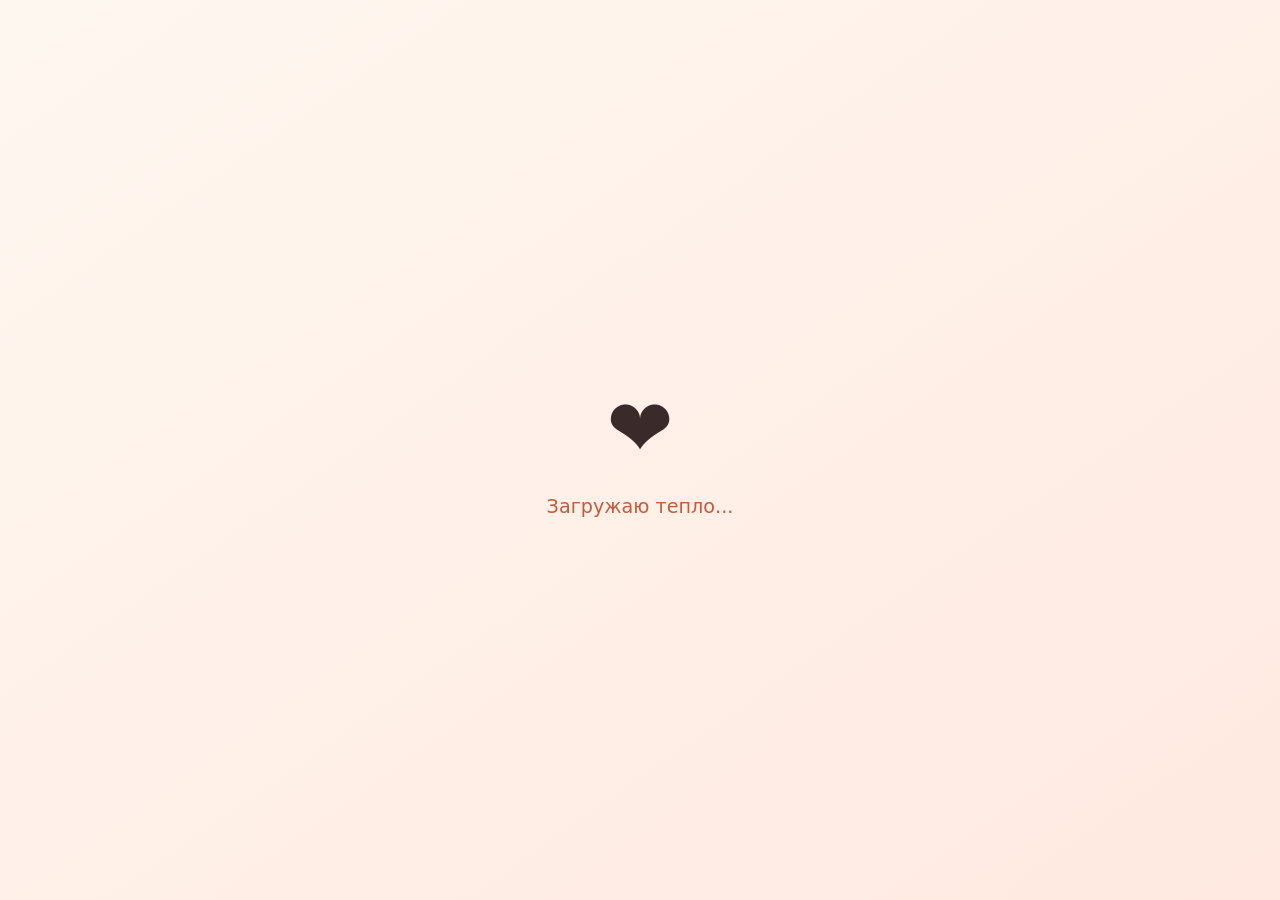
==== index.html @ dd04f840 "updstat check heart" ====
<!DOCTYPE html>
<html lang="ru">
<head>
    <meta charset="UTF-8">
    <meta name="viewport" content="width=device-width, initial-scale=1.0, viewport-fit=cover">
    <title>Для тебя</title>
    <link rel="stylesheet" href="style.css">
    <link rel="manifest" href="manifest.json">
    <meta name="theme-color" content="#f7c1b5">
</head>
<body>

<!-- Splash screen -->
<div id="splash" class="splash">
    <div class="splash-content">
        <div class="splash-heart">❤️</div>
        <p>Загружаю тепло...</p>
    </div>
</div>

<div class="container">
    <header>
        <h1>Ты не одна ❤️</h1>
        <p>Я всегда рядом, даже когда далеко, принцесса</p>
    </header>

    <nav class="tabs">
        <button class="tab-btn active" data-tab="words">Слова</button>
        <button class="tab-btn" data-tab="photos">Фото</button>
        <button class="tab-btn" data-tab="phrases">Фразы</button>
        <button class="tab-btn" data-tab="letter">Письмо</button>
        <button class="tab-btn" data-tab="game">Игра</button>
        <button class="tab-btn" data-tab="achievements">🏆 Достижения</button>
    </nav>

    <!-- Слова -->
    <div class="tab-content active" id="words">
        <div class="card">
            <p>Моя хорошая, я помню все твои эмоции в те дни. Ты прошла через боль, которую не пожелаешь никому. И ты выстояла. Твоя сила — в твоей нежности, запомни это.</p>
            <p>Твой брат всегда с тобой. В каждой твоей улыбке, в каждом воспоминании, в каждом шаге. Он живёт в твоём сердце — и это сердце такое большое, что хватит места и для радости, и для светлой грусти.</p>
            <p>Теперь я рядом. Каждый день. Могу обнять, когда захочешь. Но пусть это приложение останется местом, куда можно заглянуть в минуту тишины — и почувствовать, что ты не одна. Никогда.</p>
            <p>Я люблю тебя, моя маленькая девочка. Ты справляешься так, что я горжусь каждым твоим днём.</p>
        </div>
    </div>

    <!-- Фото -->
    <div class="tab-content" id="photos">
        <div class="gallery" id="galleryContainer"></div>
    </div>

    <!-- Фразы -->
    <div class="tab-content" id="phrases">
        <div class="phrase-card-random">
            <div class="phrase-image">
                <img id="randomPhraseImage" src="" alt="Фото">
            </div>
            <div class="phrase-text" id="randomPhraseText">
                Здесь будет фраза
            </div>
            <button id="nextPhraseBtn" class="next-phrase-btn">💫 Другая фраза</button>
        </div>
    </div>

    <!-- Письмо -->
    <div class="tab-content" id="letter">
        <div class="card letter">
            <p>Моя родная,</p>
            <p>Мне очень грустно, что я не могу быть всегда рядом с тобой физически, что не могу каждый день просыпаться рядом с тобой и засыпать. Но я обещал: это приложение будет держать тебя за руку в самые тёмные минуты. Теперь ты вернулась, и я могу обнимать тебя каждый день. Но я оставляю эти слова здесь — навсегда.</p>
            <p>Твой брат — герой. А ты — его продолжение. Он смотрит на тебя и видит, как ты живёшь, как улыбаешься, как помнишь. И это самое лучшее, что ты можешь для него сделать.</p>
            <p>Мы теперь вместе. Я могу обнять тебя, когда грустно, могу разделить с тобой тишину или смех. Но если вдруг ночью или днём тебе захочется услышать что-то тёплое — открой это приложение. Здесь всё ещё я. Здесь всё ещё моя любовь к тебе.</p>
            <p>Нажимай «Другая фраза» — пусть поддержка приходит неожиданно, как мои мысли о тебе. Ты — моё всё.</p>
            <p>Твой навсегда. Спасибо, что ты у меня есть. ❤️</p>
        </div>
    </div>

    <!-- Игра -->
    <div class="tab-content" id="game">
        <div class="game-container">
            <h2>Собери сердечки, роднуля моя ❤️</h2>
            <p>Кликай на сердечко с короной 👑❤️</p>
            <div class="game-field" id="gameField"></div>
            <button id="resetGameBtn" class="next-phrase-btn">🔄 Начать заново</button>
        </div>
    </div>

    <!-- Достижения -->
    <div class="tab-content" id="achievements">
        <div class="achievements-container" id="achievementsList">
            <!-- Сюда будут динамически подгружаться достижения -->
        </div>
    </div>
</div>

<!-- Firebase SDK (совместимая версия для обычных скриптов) -->
<script src="https://www.gstatic.com/firebasejs/10.8.0/firebase-app-compat.js"></script>
<script src="https://www.gstatic.com/firebasejs/10.8.0/firebase-database-compat.js"></script>
<script src="script.js"></script>
</body>
</html>
---- style.css ----
* {
    margin: 0;
    padding: 0;
    box-sizing: border-box;
}

body {
    font-family: system-ui, -apple-system, 'Segoe UI', Roboto, 'Helvetica Neue', sans-serif;
    background-image: url('image/background.jpg');
    background-size: cover;
    background-position: center center;
    background-attachment: fixed;
    background-repeat: no-repeat;
    color: #3b2a2a;
    padding: 20px;
    min-height: 100vh;
    position: relative;
}

/* Лёгкое затемнение */
body::before {
    content: '';
    position: fixed;
    top: 0;
    left: 0;
    width: 100%;
    height: 100%;
    background: rgba(0, 0, 0, 0.2);
    pointer-events: none;
    z-index: 0;
}

.container {
    max-width: 600px;
    margin: 0 auto;
    background: rgba(255, 255, 255, 0.88);
    backdrop-filter: blur(6px);
    border-radius: 48px;
    padding: 24px 20px 40px;
    box-shadow: 0 20px 40px rgba(0,0,0,0.1);
    position: relative;
    z-index: 1;
}

header {
    text-align: center;
    margin-bottom: 24px;
}

h1 {
    font-size: 2rem;
    color: #c45b3c;
    font-weight: 600;
    letter-spacing: -0.3px;
}

header p {
    color: #7a5a5a;
    margin-top: 8px;
    font-size: 1rem;
}

.tabs {
    display: flex;
    flex-wrap: wrap;
    gap: 8px;
    margin-bottom: 28px;
    justify-content: center;
}

.tab-btn {
    background: #fce4da;
    border: none;
    padding: 10px 20px;
    border-radius: 40px;
    font-size: 1rem;
    font-weight: 500;
    color: #7a4a3a;
    cursor: pointer;
    transition: all 0.2s;
}

.tab-btn.active {
    background: #c45b3c;
    color: white;
    box-shadow: 0 4px 8px rgba(196,91,60,0.3);
}

.tab-content {
    display: none;
    animation: fade 0.3s ease;
}

.tab-content.active {
    display: block;
}

@keyframes fade {
    from { opacity: 0; transform: translateY(8px); }
    to { opacity: 1; transform: translateY(0); }
}

.card {
    background: white;
    border-radius: 32px;
    padding: 24px;
    box-shadow: 0 8px 20px rgba(0,0,0,0.05);
    font-size: 1.1rem;
    line-height: 1.5;
}

.card p {
    margin-bottom: 16px;
}

.gallery {
    display: grid;
    grid-template-columns: repeat(auto-fill, minmax(150px, 1fr));
    gap: 16px;
}

.gallery img {
    width: 100%;
    height: 180px;
    object-fit: cover;
    border-radius: 24px;
    box-shadow: 0 4px 12px rgba(0,0,0,0.1);
    transition: transform 0.2s;
}

.gallery img:hover {
    transform: scale(1.02);
}

.phrase-card-random {
    background: white;
    border-radius: 40px;
    overflow: hidden;
    box-shadow: 0 8px 24px rgba(0,0,0,0.1);
    text-align: center;
}

.phrase-image {
    width: 100%;
    height: 260px;
    overflow: hidden;
}

.phrase-image img {
    width: 100%;
    height: 100%;
    object-fit: cover;
    transition: transform 0.3s;
}

.phrase-text {
    padding: 28px 20px;
    font-size: 1.3rem;
    line-height: 1.4;
    font-weight: 500;
    color: #3b2a2a;
    background: #fffaf5;
}

.next-phrase-btn {
    background: #c45b3c;
    border: none;
    color: white;
    font-size: 1rem;
    padding: 12px 24px;
    border-radius: 60px;
    margin: 0 20px 24px 20px;
    cursor: pointer;
    font-weight: 600;
    transition: transform 0.1s, background 0.2s;
    width: calc(100% - 40px);
}

.next-phrase-btn:active {
    transform: scale(0.97);
    background: #a54428;
}

.letter {
    background: #fff8f0;
    font-style: normal;
    border-radius: 40px;
}

@media (max-width: 480px) {
    body {
        padding: 12px;
    }
    .container {
        padding: 20px 16px 32px;
    }
    .tab-btn {
        padding: 8px 16px;
        font-size: 0.9rem;
    }
    .phrase-text {
        font-size: 1.1rem;
        padding: 24px 16px;
    }
}

/* Игровое поле */
.game-field {
    display: grid;
    grid-template-columns: repeat(4, 1fr);
    gap: 20px;
    justify-items: center;
    align-items: center;
    background: #fff5f0;
    border-radius: 30px;
    padding: 20px;
    min-height: 400px;
    border: 2px dashed #f7c1b5;
    margin-bottom: 20px;
}

.heart {
    font-size: 3rem;
    cursor: pointer;
    transition: transform 0.1s ease, opacity 0.2s ease;
    user-select: none;
    animation: float 0.3s ease-out;
    filter: drop-shadow(2px 4px 6px rgba(0,0,0,0.2));
}

.heart:hover {
    transform: scale(1.1);
}

@keyframes float {
    0% {
        transform: scale(0);
        opacity: 0;
    }
    80% {
        transform: scale(1.2);
    }
    100% {
        transform: scale(1);
        opacity: 1;
    }
}

.game-stats {
    background: #fff0e8;
    border-radius: 30px;
    padding: 15px 20px;
    margin-bottom: 20px;
    box-shadow: 0 4px 10px rgba(0,0,0,0.05);
}

.score-row {
    display: flex;
    justify-content: space-between;
    font-size: 1.2rem;
    font-weight: bold;
    color: #c45b3c;
    margin-bottom: 15px;
}

.progress-container {
    margin-top: 10px;
}

.progress-label {
    font-size: 0.9rem;
    color: #e08a6c;
    margin-bottom: 8px;
}

.progress-bar {
    background-color: #f7d9cf;
    border-radius: 20px;
    height: 12px;
    overflow: hidden;
    margin-bottom: 8px;
}

.progress-fill {
    width: 0%;
    height: 100%;
    background: linear-gradient(90deg, #ff9a6e, #c45b3c);
    border-radius: 20px;
    transition: width 0.3s ease;
}

.progress-remaining {
    font-size: 0.85rem;
    color: #c45b3c;
    text-align: right;
}

/* Эффекты */
.burst {
    position: fixed;
    pointer-events: none;
    z-index: 1000;
}

.spark {
    position: absolute;
    font-size: 1rem;
    animation: flyAway 0.5s ease-out forwards;
}

@keyframes flyAway {
    0% {
        transform: translate(0, 0) scale(1);
        opacity: 1;
    }
    100% {
        transform: translate(var(--tx), var(--ty)) scale(0);
        opacity: 0;
    }
}

.heart.special {
    animation: pulse 0.8s infinite;
    filter: drop-shadow(0 0 6px gold);
}

@keyframes pulse {
    0% { transform: scale(1); }
    50% { transform: scale(1.15); text-shadow: 0 0 5px orange; }
    100% { transform: scale(1); }
}

/* Анимация тряски */
@keyframes shake {
    0% { transform: translateX(0); }
    25% { transform: translateX(-5px); }
    75% { transform: translateX(5px); }
    100% { transform: translateX(0); }
}

.wrong-feedback {
    position: fixed;
    font-size: 1.2rem;
    font-weight: bold;
    color: #d9534f;
    background: rgba(255,255,255,0.9);
    padding: 4px 12px;
    border-radius: 30px;
    box-shadow: 0 2px 8px rgba(0,0,0,0.2);
    pointer-events: none;
    z-index: 2000;
    white-space: nowrap;
    animation: fadeUp 0.8s ease-out forwards;
    transform: translateX(-50%);
}

@keyframes fadeUp {
    0% {
        opacity: 1;
        transform: translate(-50%, 0);
    }
    100% {
        opacity: 0;
        transform: translate(-50%, -30px);
    }
}

/* Splash screen */
.splash {
    position: fixed;
    top: 0;
    left: 0;
    width: 100%;
    height: 100%;
    background: linear-gradient(145deg, #fef7f0 0%, #ffe9e0 100%);
    display: flex;
    align-items: center;
    justify-content: center;
    z-index: 10000;
    transition: opacity 0.5s ease;
}

.splash-content {
    text-align: center;
    animation: pulseSplash 1.2s infinite;
}

.splash-heart {
    font-size: 5rem;
    animation: bounceHeart 0.6s infinite alternate;
}

.splash-content p {
    margin-top: 20px;
    font-size: 1.2rem;
    color: #c45b3c;
    font-weight: 500;
}

@keyframes pulseSplash {
    0% { transform: scale(1); opacity: 0.8; }
    100% { transform: scale(1.05); opacity: 1; }
}

@keyframes bounceHeart {
    from { transform: translateY(0); }
    to { transform: translateY(-15px); }
}

/* Достижения */
.achievements-container {
    display: flex;
    flex-direction: column;
    gap: 15px;
}

.achievement-card {
    background: white;
    border-radius: 28px;
    padding: 16px 20px;
    display: flex;
    align-items: center;
    gap: 18px;
    box-shadow: 0 4px 12px rgba(0,0,0,0.05);
    transition: all 0.2s;
}

.achievement-card.locked {
    opacity: 0.6;
    filter: grayscale(0.3);
}

.achievement-icon {
    font-size: 2.5rem;
    min-width: 60px;
    text-align: center;
}

.achievement-info {
    flex: 1;
}

.achievement-title {
    font-weight: bold;
    font-size: 1.1rem;
    color: #c45b3c;
}

.achievement-desc {
    font-size: 0.85rem;
    color: #7a5a5a;
    margin-top: 4px;
}

.achievement-progress {
    font-size: 0.85rem;
    font-weight: bold;
    color: #c45b3c;
    min-width: 70px;
    text-align: right;
}

.music-player {
    position: fixed;
    bottom: 30px;
    right: 20px;
    display: flex;
    gap: 10px;
    align-items: center;
    background: #c45b3c;          /* сплошной цвет вместо rgba */
    padding: 8px 16px;
    border-radius: 60px;
    box-shadow: 0 4px 15px rgba(0,0,0,0.3);
    z-index: 9999;                /* чтобы точно было поверх всего */
    border: 1px solid rgba(255,255,255,0.3);
    bottom: max(30px, env(safe-area-inset-bottom));
    right: max(20px, env(safe-area-inset-right));
}

.music-toggle {
    background: transparent;
    border: none;
    width: 44px;
    height: 44px;
    font-size: 1.8rem;
    cursor: pointer;
    border-radius: 50%;
    transition: transform 0.1s;
    color: white;
    display: flex;
    align-items: center;
    justify-content: center;
    touch-action: manipulation;    /* для телефона */
}

.track-btn {
    background: rgba(255,255,255,0.25);
    border: none;
    width: 40px;
    height: 40px;
    font-size: 1.4rem;
    font-weight: bold;
    border-radius: 50%;
    cursor: pointer;
    transition: background 0.2s;
    color: white;
    display: flex;
    align-items: center;
    justify-content: center;
    touch-action: manipulation;
}

.track-indicator {
    background: rgba(0,0,0,0.6);
    border-radius: 30px;
    padding: 6px 12px;
    font-size: 0.9rem;
    font-weight: bold;
    color: white;
    min-width: 55px;
    text-align: center;
    font-family: monospace;
}

@media (max-width: 600px) {
    .music-player {
        bottom: 20px;
        right: 15px;
        padding: 6px 12px;
        gap: 8px;
    }
    .music-toggle {
        width: 48px;
        height: 48px;
        font-size: 1.8rem;
    }
    .track-btn {
        width: 44px;
        height: 44px;
        font-size: 1.5rem;
    }
    .track-indicator {
        font-size: 0.8rem;
        padding: 4px 10px;
        min-width: 50px;
    }
}
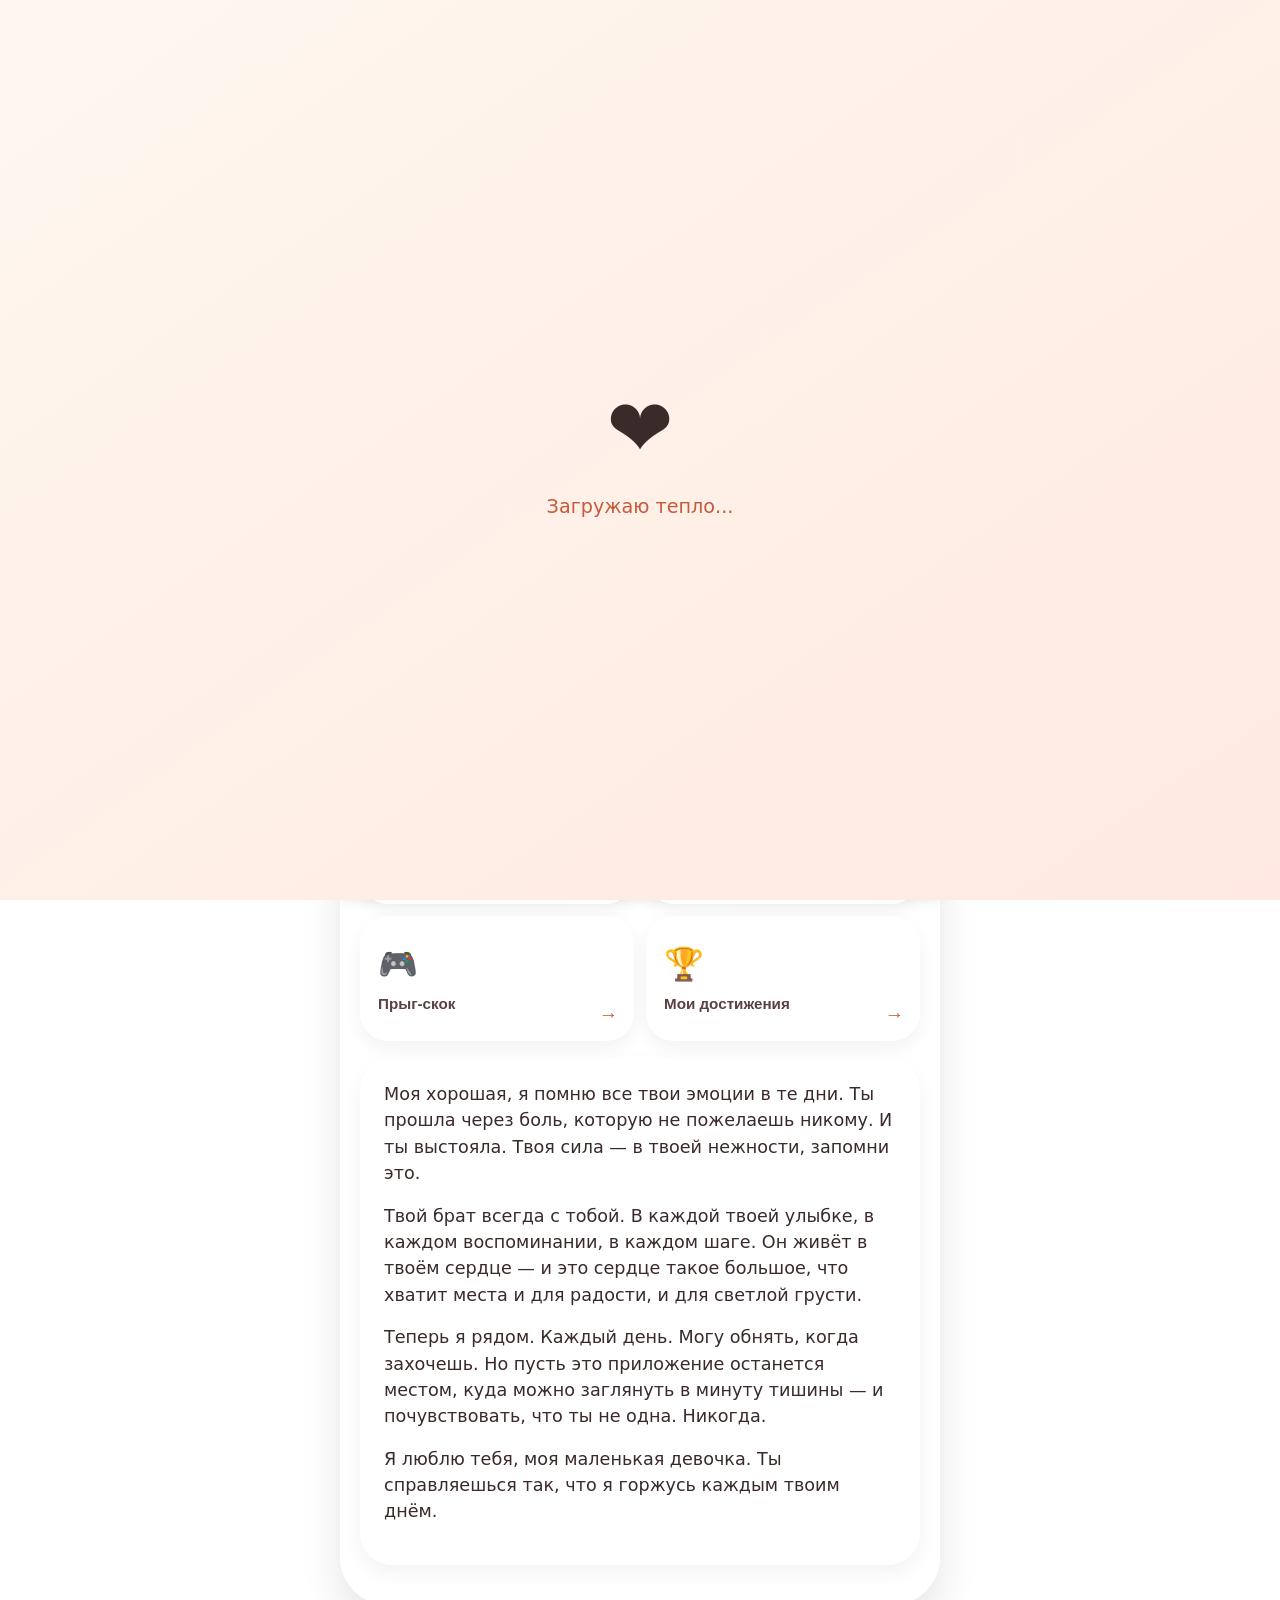
==== commit c0b72fc4: "1 фикс дизайна, музыку не трогал" ====
--- a/index.html
+++ b/index.html
@@ -30,17 +30,97 @@
         <button class="tab-btn" data-tab="phrases">Фразы</button>
         <button class="tab-btn" data-tab="letter">Письмо</button>
         <button class="tab-btn" data-tab="game">Игра</button>
+        <button class="tab-btn" data-tab="platformer">Прыг-скок</button>
         <button class="tab-btn" data-tab="achievements">🏆 Достижения</button>
     </nav>
 
     <!-- Слова -->
     <div class="tab-content active" id="words">
-        <div class="card">
-            <p>Моя хорошая, я помню все твои эмоции в те дни. Ты прошла через боль, которую не пожелаешь никому. И ты выстояла. Твоя сила — в твоей нежности, запомни это.</p>
-            <p>Твой брат всегда с тобой. В каждой твоей улыбке, в каждом воспоминании, в каждом шаге. Он живёт в твоём сердце — и это сердце такое большое, что хватит места и для радости, и для светлой грусти.</p>
-            <p>Теперь я рядом. Каждый день. Могу обнять, когда захочешь. Но пусть это приложение останется местом, куда можно заглянуть в минуту тишины — и почувствовать, что ты не одна. Никогда.</p>
-            <p>Я люблю тебя, моя маленькая девочка. Ты справляешься так, что я горжусь каждым твоим днём.</p>
-        </div>
+
+        <section class="home-hero">
+            <div class="home-hero-glow"></div>
+    
+            <div class="home-heart">❤️</div>
+    
+            <div class="home-kicker">МАЛЕНЬКОЕ МЕСТО ДЛЯ ТЕБЯ</div>
+    
+            <h2>Ты не одна</h2>
+    
+            <p>
+                Здесь всегда есть немного тепла,
+                немного меня и очень много любви.
+            </p>
+        </section>
+    
+        <section class="home-quick-card">
+            <div class="home-quick-icon">💌</div>
+    
+            <div>
+                <div class="home-quick-label">СЕГОДНЯ ДЛЯ ТЕБЯ</div>
+                <div class="home-quick-text">
+                    Открой что-нибудь случайное ❤️
+                </div>
+            </div>
+    
+            <button
+                class="home-quick-button"
+                data-open-tab="phrases">
+                →
+            </button>
+        </section>
+    
+        <section class="home-menu">
+    
+            <button class="home-menu-card" data-open-tab="photos">
+                <span class="home-menu-icon">📸</span>
+                <span class="home-menu-title">Наши фото</span>
+                <span class="home-menu-arrow">→</span>
+            </button>
+    
+            <button class="home-menu-card" data-open-tab="phrases">
+                <span class="home-menu-icon">💬</span>
+                <span class="home-menu-title">Фразы для тебя</span>
+                <span class="home-menu-arrow">→</span>
+            </button>
+    
+            <button class="home-menu-card" data-open-tab="letter">
+                <span class="home-menu-icon">💌</span>
+                <span class="home-menu-title">Письмо</span>
+                <span class="home-menu-arrow">→</span>
+            </button>
+    
+            <button class="home-menu-card" data-open-tab="game">
+                <span class="home-menu-icon">❤️</span>
+                <span class="home-menu-title">Собрать сердечки</span>
+                <span class="home-menu-arrow">→</span>
+            </button>
+    
+            <button class="home-menu-card" data-open-tab="platformer">
+                <span class="home-menu-icon">🎮</span>
+                <span class="home-menu-title">Прыг-скок</span>
+                <span class="home-menu-arrow">→</span>
+            </button>
+    
+            <button class="home-menu-card" data-open-tab="achievements">
+                <span class="home-menu-icon">🏆</span>
+                <span class="home-menu-title">Мои достижения</span>
+                <span class="home-menu-arrow">→</span>
+            </button>
+    
+        </section>
+    
+        <div class="home-original-message">
+            <div class="card">
+                <p>Моя хорошая, я помню все твои эмоции в те дни. Ты прошла через боль, которую не пожелаешь никому. И ты выстояла. Твоя сила — в твоей нежности, запомни это.</p>
+    
+                <p>Твой брат всегда с тобой. В каждой твоей улыбке, в каждом воспоминании, в каждом шаге. Он живёт в твоём сердце — и это сердце такое большое, что хватит места и для радости, и для светлой грусти.</p>
+    
+                <p>Теперь я рядом. Каждый день. Могу обнять, когда захочешь. Но пусть это приложение останется местом, куда можно заглянуть в минуту тишины — и почувствовать, что ты не одна. Никогда.</p>
+    
+                <p>Я люблю тебя, моя маленькая девочка. Ты справляешься так, что я горжусь каждым твоим днём.</p>
+            </div>
+        </div>
+    
     </div>
 
     <!-- Фото -->
@@ -83,15 +163,57 @@
         </div>
     </div>
 
-    <!-- Достижения -->
+<!-- Платформер -->
+<div class="tab-content" id="platformer">
+    <div class="platformer-container">
+        <canvas id="platformerCanvas"></canvas>
+        <div id="platformerScoreDisplay">
+            Счёт: <span id="platformerScore">0</span>
+            &nbsp; | &nbsp;
+            Рекорд: <span id="platformerHighscore">0</span>
+        </div>
+        <div id="mobileControls">
+            <button class="ctrl-btn" id="btnLeft">←</button>
+            <button class="ctrl-btn" id="btnJump">↑</button>
+            <button class="ctrl-btn" id="btnRight">→</button>
+        </div>
+        <p class="platformer-hint">Стрелки / A,D — бежать, пробел / W / ↑ — прыжок</p>
+    </div>
+</div>    
+
+
+<!-- Достижения -->
     <div class="tab-content" id="achievements">
         <div class="achievements-container" id="achievementsList">
             <!-- Сюда будут динамически подгружаться достижения -->
         </div>
     </div>
 </div>
-
-<!-- Firebase SDK (совместимая версия для обычных скриптов) -->
+<!-- Popup достижения -->
+<div id="achievementPopup" class="achievement-popup">
+    <div class="achievement-popup-backdrop"></div>
+
+    <div class="achievement-popup-card">
+        <button id="closeAchievementPopup" class="achievement-popup-close">×</button>
+
+        <div class="achievement-popup-glow"></div>
+
+        <div class="achievement-popup-icon" id="achievementPopupIcon">🏆</div>
+
+        <div class="achievement-popup-label">ДОСТИЖЕНИЕ РАЗБЛОКИРОВАНО</div>
+
+        <h2 id="achievementPopupTitle">Название</h2>
+
+        <p id="achievementPopupDesc">Описание достижения</p>
+
+        <div class="achievement-popup-hearts">❤️ ❤️ ❤️</div>
+
+        <button id="achievementPopupButton" class="achievement-popup-button">
+            Забрать ❤️
+        </button>
+    </div>
+</div>
+<!-- Firebase SDK -->
 <script src="https://www.gstatic.com/firebasejs/10.8.0/firebase-app-compat.js"></script>
 <script src="https://www.gstatic.com/firebasejs/10.8.0/firebase-database-compat.js"></script>
 <script src="script.js"></script>
--- a/style.css
+++ b/style.css
@@ -544,4 +544,503 @@
         padding: 4px 10px;
         min-width: 50px;
     }
+}
+
+/* Платформер */
+.platformer-container {
+    display: flex;
+    flex-direction: column;
+    align-items: center;
+    background: #fff0e8;
+    border-radius: 40px;
+    padding: 20px;
+}
+
+#platformerCanvas {
+    display: block;
+    width: 100%;
+    max-width: 400px;
+    height: auto;
+    aspect-ratio: 2 / 3;
+    background: transparent;   /* убираем старый линейный градиент */
+    border-radius: 24px;
+    touch-action: none;
+    margin-bottom: 12px;
+    box-shadow: 0 8px 20px rgba(0,0,0,0.1);
+}
+
+#platformerScoreDisplay {
+    font-size: 1.1rem;
+    font-weight: bold;
+    color: #c45b3c;
+    margin-bottom: 12px;
+}
+
+#mobileControls {
+    display: flex;
+    justify-content: center;
+    gap: 1.2rem;
+    margin-bottom: 8px;
+}
+
+.ctrl-btn {
+    width: 64px;
+    height: 64px;
+    font-size: 2rem;
+    border-radius: 20px;
+    border: none;
+    background: rgba(196, 91, 60, 0.85);
+    color: white;
+    box-shadow: 0 4px 10px rgba(0,0,0,0.2);
+    touch-action: manipulation;
+    user-select: none;
+}
+
+.ctrl-btn:active {
+    background: #a54428;
+}
+
+.platformer-hint {
+    font-size: 0.85rem;
+    color: #7a5a5a;
+    margin-top: 8px;
+}
+
+/* =========================================================
+   POPUP ДОСТИЖЕНИЯ
+   ========================================================= */
+
+   .achievement-popup {
+    position: fixed;
+    inset: 0;
+    display: flex;
+    align-items: center;
+    justify-content: center;
+    padding: 20px;
+    z-index: 20000;
+    pointer-events: none;
+    opacity: 0;
+    visibility: hidden;
+    transition:
+        opacity 0.3s ease,
+        visibility 0.3s ease;
+}
+
+.achievement-popup.show {
+    opacity: 1;
+    visibility: visible;
+    pointer-events: auto;
+}
+
+.achievement-popup-backdrop {
+    position: absolute;
+    inset: 0;
+    background: rgba(35, 18, 18, 0.55);
+    backdrop-filter: blur(10px);
+}
+
+.achievement-popup-card {
+    position: relative;
+    width: min(420px, 100%);
+    padding: 38px 28px 30px;
+    border-radius: 36px;
+    background:
+        radial-gradient(circle at 50% 0%, rgba(255, 215, 150, 0.35), transparent 35%),
+        linear-gradient(145deg, #fffaf7, #fff0e8);
+    box-shadow:
+        0 30px 80px rgba(0, 0, 0, 0.35),
+        0 0 60px rgba(255, 184, 100, 0.25);
+    text-align: center;
+    transform: translateY(30px) scale(0.9);
+    transition: transform 0.4s cubic-bezier(.2,.8,.2,1);
+    overflow: hidden;
+}
+
+.achievement-popup.show .achievement-popup-card {
+    transform: translateY(0) scale(1);
+}
+
+.achievement-popup-close {
+    position: absolute;
+    top: 12px;
+    right: 15px;
+    width: 38px;
+    height: 38px;
+    border: none;
+    border-radius: 50%;
+    background: rgba(196, 91, 60, 0.1);
+    color: #c45b3c;
+    font-size: 28px;
+    line-height: 1;
+    cursor: pointer;
+    z-index: 5;
+}
+
+.achievement-popup-glow {
+    position: absolute;
+    width: 180px;
+    height: 180px;
+    top: -90px;
+    left: 50%;
+    transform: translateX(-50%);
+    background: rgba(255, 190, 80, 0.35);
+    border-radius: 50%;
+    filter: blur(30px);
+}
+
+.achievement-popup-icon {
+    position: relative;
+    font-size: 5rem;
+    margin-bottom: 12px;
+    animation: achievementTrophy 1.2s ease-in-out infinite alternate;
+    filter: drop-shadow(0 8px 15px rgba(196, 91, 60, 0.2));
+}
+
+@keyframes achievementTrophy {
+    from {
+        transform: translateY(0) rotate(-4deg) scale(1);
+    }
+    to {
+        transform: translateY(-8px) rotate(4deg) scale(1.08);
+    }
+}
+
+.achievement-popup-label {
+    position: relative;
+    font-size: 0.72rem;
+    font-weight: 800;
+    letter-spacing: 2px;
+    color: #d38a70;
+    margin-bottom: 8px;
+}
+
+.achievement-popup-card h2 {
+    position: relative;
+    color: #c45b3c;
+    font-size: 1.8rem;
+    margin-bottom: 10px;
+}
+
+.achievement-popup-card p {
+    position: relative;
+    color: #7a5a5a;
+    font-size: 1rem;
+    line-height: 1.5;
+}
+
+.achievement-popup-hearts {
+    position: relative;
+    margin: 20px 0;
+    font-size: 1.4rem;
+    letter-spacing: 5px;
+    animation: popupHearts 1.5s ease-in-out infinite;
+}
+
+@keyframes popupHearts {
+    0%, 100% {
+        transform: scale(1);
+    }
+    50% {
+        transform: scale(1.08);
+    }
+}
+
+.achievement-popup-button {
+    position: relative;
+    width: 100%;
+    border: none;
+    border-radius: 50px;
+    padding: 14px 20px;
+    background: linear-gradient(135deg, #d66b4b, #c45b3c);
+    color: white;
+    font-size: 1rem;
+    font-weight: 700;
+    cursor: pointer;
+    box-shadow: 0 10px 25px rgba(196, 91, 60, 0.3);
+    transition: transform 0.15s ease, box-shadow 0.2s ease;
+}
+
+.achievement-popup-button:hover {
+    transform: translateY(-2px);
+    box-shadow: 0 14px 30px rgba(196, 91, 60, 0.4);
+}
+
+.achievement-popup-button:active {
+    transform: scale(0.97);
+}
+/* =========================================================
+   КОМБО В ИГРЕ
+   ========================================================= */
+
+   .combo-display {
+    position: absolute;
+    left: 50%;
+    top: 145px;
+    transform: translateX(-50%) scale(0.6);
+    opacity: 0;
+    pointer-events: none;
+    z-index: 20;
+
+    padding: 10px 22px;
+    border-radius: 50px;
+
+    background: linear-gradient(135deg, #ff9a6e, #c45b3c);
+    color: white;
+
+    font-size: 1.15rem;
+    font-weight: 900;
+
+    box-shadow:
+        0 8px 25px rgba(196, 91, 60, 0.35),
+        0 0 25px rgba(255, 180, 100, 0.25);
+
+    white-space: nowrap;
+}
+
+.combo-display.show {
+    animation: comboPop 0.6s cubic-bezier(.2,.8,.2,1) forwards;
+}
+
+@keyframes comboPop {
+    0% {
+        opacity: 0;
+        transform: translateX(-50%) translateY(10px) scale(0.6);
+    }
+
+    50% {
+        opacity: 1;
+        transform: translateX(-50%) translateY(-5px) scale(1.15);
+    }
+
+    100% {
+        opacity: 1;
+        transform: translateX(-50%) translateY(0) scale(1);
+    }
+}
+
+.game-container {
+    position: relative;
+}
+/* =========================================================
+   ГЛАВНЫЙ ЭКРАН
+   ========================================================= */
+
+   .home-hero {
+    position: relative;
+    overflow: hidden;
+    padding: 38px 26px 32px;
+    border-radius: 38px;
+    text-align: center;
+
+    background:
+        radial-gradient(
+            circle at 50% 0%,
+            rgba(255, 190, 150, 0.5),
+            transparent 45%
+        ),
+        linear-gradient(145deg, #fff9f5, #ffece3);
+
+    box-shadow:
+        0 15px 35px rgba(120, 60, 40, 0.1);
+}
+
+.home-hero-glow {
+    position: absolute;
+    width: 180px;
+    height: 180px;
+    top: -100px;
+    left: 50%;
+    transform: translateX(-50%);
+
+    background: rgba(255, 170, 120, 0.35);
+    filter: blur(35px);
+    border-radius: 50%;
+}
+
+.home-heart {
+    position: relative;
+    font-size: 4.5rem;
+    margin-bottom: 8px;
+
+    animation: homeHeartFloat 2.5s ease-in-out infinite;
+    filter: drop-shadow(0 10px 15px rgba(196, 91, 60, 0.25));
+}
+
+@keyframes homeHeartFloat {
+    0%, 100% {
+        transform: translateY(0) scale(1);
+    }
+
+    50% {
+        transform: translateY(-8px) scale(1.06);
+    }
+}
+
+.home-kicker {
+    position: relative;
+    font-size: 0.7rem;
+    font-weight: 800;
+    letter-spacing: 2px;
+    color: #d28a72;
+    margin-bottom: 8px;
+}
+
+.home-hero h2 {
+    position: relative;
+    font-size: 2.2rem;
+    color: #c45b3c;
+    margin-bottom: 8px;
+}
+
+.home-hero p {
+    position: relative;
+    max-width: 340px;
+    margin: auto;
+    color: #7a5a5a;
+    line-height: 1.5;
+    font-size: 1rem;
+}
+
+.home-quick-card {
+    display: flex;
+    align-items: center;
+    gap: 14px;
+
+    margin-top: 16px;
+    padding: 16px;
+
+    background: rgba(255,255,255,0.92);
+    border-radius: 28px;
+
+    box-shadow: 0 8px 20px rgba(0,0,0,0.06);
+}
+
+.home-quick-icon {
+    width: 52px;
+    height: 52px;
+    flex-shrink: 0;
+
+    display: flex;
+    align-items: center;
+    justify-content: center;
+
+    border-radius: 18px;
+    background: #fff0e8;
+    font-size: 1.7rem;
+}
+
+.home-quick-card > div:nth-child(2) {
+    flex: 1;
+    text-align: left;
+}
+
+.home-quick-label {
+    font-size: 0.65rem;
+    font-weight: 800;
+    letter-spacing: 1.5px;
+    color: #d28a72;
+}
+
+.home-quick-text {
+    margin-top: 4px;
+    color: #4c3737;
+    font-weight: 600;
+}
+
+.home-quick-button {
+    width: 44px;
+    height: 44px;
+
+    border: none;
+    border-radius: 50%;
+
+    background: #c45b3c;
+    color: white;
+
+    font-size: 1.4rem;
+    cursor: pointer;
+
+    transition: transform 0.2s ease;
+}
+
+.home-quick-button:hover {
+    transform: translateX(3px);
+}
+
+.home-menu {
+    display: grid;
+    grid-template-columns: repeat(2, 1fr);
+    gap: 12px;
+    margin-top: 16px;
+}
+
+.home-menu-card {
+    position: relative;
+
+    min-height: 125px;
+    padding: 18px;
+
+    border: none;
+    border-radius: 28px;
+
+    background: rgba(255,255,255,0.94);
+
+    box-shadow: 0 7px 18px rgba(0,0,0,0.05);
+
+    text-align: left;
+    cursor: pointer;
+
+    transition:
+        transform 0.2s ease,
+        box-shadow 0.2s ease;
+}
+
+.home-menu-card:hover {
+    transform: translateY(-3px);
+    box-shadow: 0 12px 25px rgba(0,0,0,0.09);
+}
+
+.home-menu-card:active {
+    transform: scale(0.97);
+}
+
+.home-menu-icon {
+    display: block;
+    font-size: 2rem;
+    margin-bottom: 12px;
+}
+
+.home-menu-title {
+    display: block;
+    color: #5b4141;
+    font-weight: 700;
+    font-size: 0.95rem;
+}
+
+.home-menu-arrow {
+    position: absolute;
+    right: 16px;
+    bottom: 15px;
+    color: #c45b3c;
+    font-size: 1.2rem;
+}
+
+.home-original-message {
+    margin-top: 16px;
+}
+
+@media (max-width: 480px) {
+    .home-menu {
+        grid-template-columns: 1fr 1fr;
+        gap: 10px;
+    }
+
+    .home-menu-card {
+        min-height: 115px;
+        padding: 15px;
+    }
+
+    .home-hero h2 {
+        font-size: 1.9rem;
+    }
 }
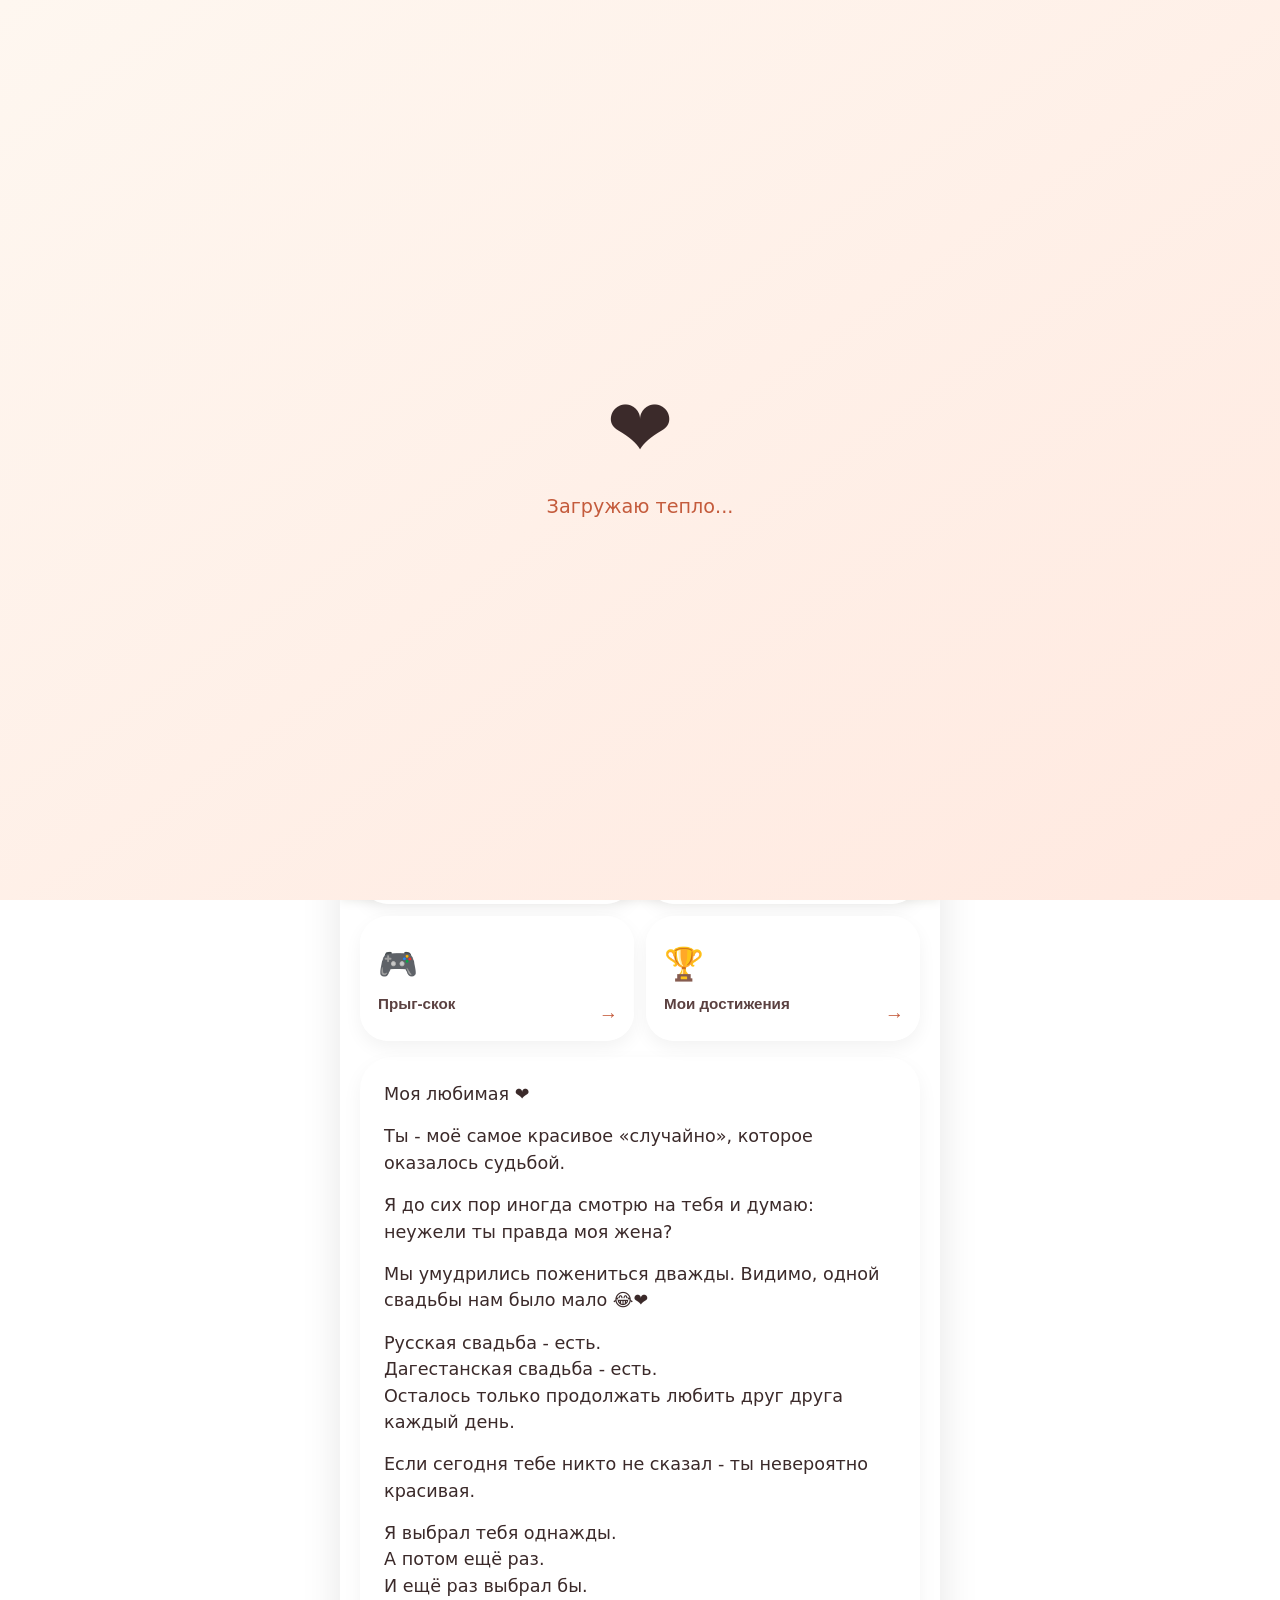
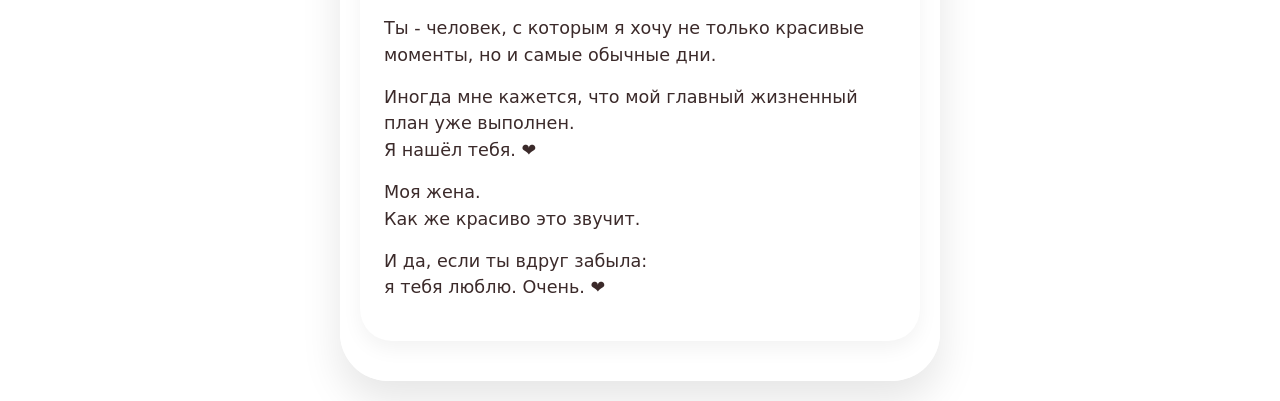
==== commit 8ae6ff2b: "1 1" ====
--- a/index.html
+++ b/index.html
@@ -30,6 +30,7 @@
         <button class="tab-btn" data-tab="phrases">Фразы</button>
         <button class="tab-btn" data-tab="letter">Письмо</button>
         <button class="tab-btn" data-tab="game">Игра</button>
+        <button class="tab-btn" data-tab="differences">🔎 Найди различия</button>
         <button class="tab-btn" data-tab="platformer">Прыг-скок</button>
         <button class="tab-btn" data-tab="achievements">🏆 Достижения</button>
     </nav>
@@ -111,13 +112,34 @@
     
         <div class="home-original-message">
             <div class="card">
-                <p>Моя хорошая, я помню все твои эмоции в те дни. Ты прошла через боль, которую не пожелаешь никому. И ты выстояла. Твоя сила — в твоей нежности, запомни это.</p>
-    
-                <p>Твой брат всегда с тобой. В каждой твоей улыбке, в каждом воспоминании, в каждом шаге. Он живёт в твоём сердце — и это сердце такое большое, что хватит места и для радости, и для светлой грусти.</p>
-    
-                <p>Теперь я рядом. Каждый день. Могу обнять, когда захочешь. Но пусть это приложение останется местом, куда можно заглянуть в минуту тишины — и почувствовать, что ты не одна. Никогда.</p>
-    
-                <p>Я люблю тебя, моя маленькая девочка. Ты справляешься так, что я горжусь каждым твоим днём.</p>
+                <p>Моя любимая ❤️</p>
+            
+                <p>Ты - моё самое красивое «случайно», которое оказалось судьбой.</p>
+            
+                <p>Я до сих пор иногда смотрю на тебя и думаю: неужели ты правда моя жена?</p>
+            
+                <p>Мы умудрились пожениться дважды. Видимо, одной свадьбы нам было мало 😂❤️</p>
+            
+                <p>Русская свадьба - есть.<br>
+                Дагестанская свадьба - есть.<br>
+                Осталось только продолжать любить друг друга каждый день.</p>
+            
+                <p>Если сегодня тебе никто не сказал - ты невероятно красивая.</p>
+            
+                <p>Я выбрал тебя однажды.<br>
+                А потом ещё раз.<br>
+                И ещё раз выбрал бы.</p>
+            
+                <p>Ты - человек, с которым я хочу не только красивые моменты, но и самые обычные дни.</p>
+            
+                <p>Иногда мне кажется, что мой главный жизненный план уже выполнен.<br>
+                Я нашёл тебя. ❤️</p>
+            
+                <p>Моя жена.<br>
+                Как же красиво это звучит.</p>
+            
+                <p>И да, если ты вдруг забыла:<br>
+                я тебя люблю. Очень. ❤️</p>
             </div>
         </div>
     
@@ -142,16 +164,44 @@
     </div>
 
     <!-- Письмо -->
-    <div class="tab-content" id="letter">
-        <div class="card letter">
-            <p>Моя родная,</p>
-            <p>Мне очень грустно, что я не могу быть всегда рядом с тобой физически, что не могу каждый день просыпаться рядом с тобой и засыпать. Но я обещал: это приложение будет держать тебя за руку в самые тёмные минуты. Теперь ты вернулась, и я могу обнимать тебя каждый день. Но я оставляю эти слова здесь — навсегда.</p>
-            <p>Твой брат — герой. А ты — его продолжение. Он смотрит на тебя и видит, как ты живёшь, как улыбаешься, как помнишь. И это самое лучшее, что ты можешь для него сделать.</p>
-            <p>Мы теперь вместе. Я могу обнять тебя, когда грустно, могу разделить с тобой тишину или смех. Но если вдруг ночью или днём тебе захочется услышать что-то тёплое — открой это приложение. Здесь всё ещё я. Здесь всё ещё моя любовь к тебе.</p>
-            <p>Нажимай «Другая фраза» — пусть поддержка приходит неожиданно, как мои мысли о тебе. Ты — моё всё.</p>
-            <p>Твой навсегда. Спасибо, что ты у меня есть. ❤️</p>
-        </div>
-    </div>
+    <!-- Письмо -->
+<div class="tab-content" id="letter">
+    <div class="card letter">
+        <p>Моя родная,</p>
+
+        <p>Иногда я думаю о том, какой удивительный путь мы уже прошли вместе. И ведь самое интересное - кажется, что всё это только начало.</p>
+
+        <p>Мы познакомились, полюбили друг друга, прошли через разные моменты, а потом сделали то, о чём когда-то могли только мечтать — стали семьёй.</p>
+
+        <p>Причём мы умудрились пожениться дважды 😂❤️ Сначала у нас была русская свадьба, а потом мы полетели в мой Дагестан и устроили ещё одну. У большинства людей одна свадьба, а у нас сразу две — потому что одной нам, видимо, было мало.</p>
+
+        <p>И знаешь, мне нравится, что теперь у нас есть не только воспоминания о том, как мы стали друг другу близкими. У нас есть настоящее. Есть наш дом, наши разговоры, наши планы и наша жизнь, которую мы теперь строим вместе.</p>
+
+        <p>Я хочу с тобой путешествовать, смеяться до слёз, иногда спонтанно куда-нибудь уезжать, открывать новые места и собирать воспоминания, которые спустя много лет будем вспоминать со словами: «Помнишь, как мы тогда…»</p>
+
+        <p>Но больше всего я хочу именно обычной жизни с тобой. Просыпаться рядом. Возвращаться домой и знать, что там меня ждёшь ты. Обсуждать всякие мелочи. Спорить из-за какой-нибудь ерунды, а потом мириться. Смеяться над своими же шутками.</p>
+
+        <p>Мне хочется, чтобы через много лет мы посмотрели назад и поняли, сколько всего успели пережить вместе. Сколько мест увидели. Сколько раз смеялись. Сколько раз выбирали друг друга.</p>
+
+        <p>И я хочу, чтобы ты всегда знала одну простую вещь: я не воспринимаю тебя как что-то само собой разумеющееся.</p>
+
+        <p>Ты моя жена. Моя любимая. Мой человек.</p>
+
+        <p>И если бы мне снова дали возможность прожить всё сначала, я снова прошёл бы этот путь к тебе.</p>
+
+        <p>А если потребуется — поженился бы и в третий раз. 😂❤️</p>
+
+        <p>Спасибо тебе за то, что ты есть в моей жизни. Спасибо за твою любовь, за твою улыбку, за наши разговоры, за наши безумные идеи и просто за то, что теперь мы — это мы.</p>
+
+        <p>Я не знаю, каким будет каждый наш следующий день. Но я точно знаю, с кем хочу его прожить.</p>
+
+        <p>С тобой.</p>
+
+        <p>Люблю тебя, моя жена. ❤️</p>
+
+        <p>Твой муж.</p>
+    </div>
+</div>
 
     <!-- Игра -->
     <div class="tab-content" id="game">
@@ -163,7 +213,241 @@
         </div>
     </div>
 
-<!-- Платформер -->
+<!-- НАЙДИ РАЗЛИЧИЯ -->
+<div class="tab-content" id="differences">
+
+    <div class="differences-game">
+
+        <!-- Шапка -->
+        <div class="differences-header">
+
+            <div>
+                <div class="differences-kicker">
+                    ✨ ВНИМАТЕЛЬНОСТЬ
+                </div>
+
+                <h2>🔎 Найди различия</h2>
+
+                <p>
+                    Найди все отличия между двумя картинками ❤️
+                </p>
+            </div>
+
+            <div class="differences-level-badge">
+                <span>УРОВЕНЬ</span>
+                <strong id="diffLevelNumber">1</strong>
+            </div>
+
+        </div>
+
+        <!-- Статистика -->
+        <div class="differences-stats">
+
+            <div class="diff-stat">
+                <span class="diff-stat-icon">⏱️</span>
+                <div>
+                    <small>Время</small>
+                    <strong id="diffTimer">01:30</strong>
+                </div>
+            </div>
+
+            <div class="diff-stat">
+                <span class="diff-stat-icon">🔎</span>
+                <div>
+                    <small>Найдено</small>
+                    <strong>
+                        <span id="diffFound">0</span>/<span id="diffTotal">7</span>
+                    </strong>
+                </div>
+            </div>
+
+            <div class="diff-stat">
+                <span class="diff-stat-icon">❤️</span>
+                <div>
+                    <small>Ошибки</small>
+                    <strong id="diffLives">3</strong>
+                </div>
+            </div>
+
+            <div class="diff-stat">
+                <span class="diff-stat-icon">⭐</span>
+                <div>
+                    <small>Очки</small>
+                    <strong id="diffScore">0</strong>
+                </div>
+            </div>
+
+        </div>
+
+        <!-- Прогресс -->
+        <div class="differences-progress">
+            <div class="differences-progress-bar">
+                <div
+                    id="diffProgressFill"
+                    class="differences-progress-fill">
+                </div>
+            </div>
+        </div>
+
+        <!-- Подсказки -->
+        <div class="differences-actions">
+
+            <button
+                id="diffHintBtn"
+                class="diff-action-btn diff-hint-btn">
+
+                💡 Подсказка
+                <span id="diffHintsCount">3</span>
+
+            </button>
+
+            <button
+                id="diffRestartBtn"
+                class="diff-action-btn">
+
+                🔄 Заново
+
+            </button>
+
+            <button
+                id="diffZoomBtn"
+                class="diff-action-btn">
+
+                🔍 Увеличить
+
+            </button>
+
+        </div>
+
+        <!-- Игровая область -->
+        <div
+            id="differencesBoard"
+            class="differences-board">
+
+            <div class="difference-panel">
+
+                <div class="difference-panel-label">
+                    🖼️ Картинка 1
+                </div>
+
+                <div
+                    id="diffLeftPanel"
+                    class="difference-canvas-wrap">
+
+                    <canvas id="diffCanvasLeft"></canvas>
+
+                </div>
+
+            </div>
+
+            <div class="difference-vs">
+                <span>VS</span>
+            </div>
+
+            <div class="difference-panel">
+
+                <div class="difference-panel-label">
+                    🖼️ Картинка 2
+                </div>
+
+                <div
+                    id="diffRightPanel"
+                    class="difference-canvas-wrap">
+
+                    <canvas id="diffCanvasRight"></canvas>
+
+                </div>
+
+            </div>
+
+        </div>
+
+        <!-- Подсказка -->
+        <div class="differences-tip">
+            <span>💗</span>
+            <div>
+                <strong>Смотри внимательно</strong>
+                <p>
+                    Отличия могут быть совсем маленькими.
+                    Нажимай прямо на место, где что-то не совпадает.
+                </p>
+            </div>
+        </div>
+
+        <!-- Уровни -->
+        <div class="differences-levels">
+
+            <div class="differences-levels-title">
+                <span>🗺️ Уровни</span>
+                <span id="diffLevelProgress">1 / 10</span>
+            </div>
+
+            <div
+                id="diffLevelList"
+                class="differences-level-list">
+            </div>
+
+        </div>
+
+    </div>
+
+</div>
+
+<!-- Popup окончания уровня -->
+<div
+    id="diffResultPopup"
+    class="diff-result-popup">
+
+    <div class="diff-result-backdrop"></div>
+
+    <div class="diff-result-card">
+
+        <div
+            id="diffResultIcon"
+            class="diff-result-icon">
+            🎉
+        </div>
+
+        <div
+            id="diffResultKicker"
+            class="diff-result-kicker">
+            УРОВЕНЬ ПРОЙДЕН
+        </div>
+
+        <h2 id="diffResultTitle">
+            Ты нашла всё!
+        </h2>
+
+        <p id="diffResultText">
+            Отличная работа ❤️
+        </p>
+
+        <div class="diff-result-score">
+            <span>Очки</span>
+            <strong id="diffResultScore">0</strong>
+        </div>
+
+        <div class="diff-result-buttons">
+
+            <button
+                id="diffNextLevelBtn"
+                class="diff-result-primary">
+                Следующий уровень →
+            </button>
+
+            <button
+                id="diffRetryBtn"
+                class="diff-result-secondary">
+                🔄 Ещё раз
+            </button>
+
+        </div>
+
+    </div>
+
+</div>
+
+    <!-- Платформер -->
 <div class="tab-content" id="platformer">
     <div class="platformer-container">
         <canvas id="platformerCanvas"></canvas>
--- a/style.css
+++ b/style.css
@@ -1043,4 +1043,881 @@
     .home-hero h2 {
         font-size: 1.9rem;
     }
+}
+/* =========================================================
+   🔎 НАЙДИ РАЗЛИЧИЯ
+   ========================================================= */
+
+   .differences-game {
+    max-width: 1200px;
+    margin: 0 auto;
+    padding: 10px 0 30px;
+}
+
+.differences-header {
+    display: flex;
+    justify-content: space-between;
+    align-items: center;
+    gap: 20px;
+
+    padding: 26px 28px;
+
+    border-radius: 32px;
+
+    background:
+        radial-gradient(
+            circle at 80% 20%,
+            rgba(255, 185, 190, 0.45),
+            transparent 35%
+        ),
+        linear-gradient(
+            135deg,
+            #fff8f5,
+            #ffe9e6
+        );
+
+    box-shadow:
+        0 12px 35px rgba(130, 70, 70, 0.08);
+}
+
+.differences-kicker {
+    color: #d77a73;
+    font-size: 0.72rem;
+    font-weight: 800;
+    letter-spacing: 2px;
+    margin-bottom: 5px;
+}
+
+.differences-header h2 {
+    margin: 0;
+    color: #713d3b;
+    font-size: 2rem;
+}
+
+.differences-header p {
+    margin: 7px 0 0;
+    color: #8c6663;
+}
+
+.differences-level-badge {
+    min-width: 90px;
+    padding: 14px 18px;
+
+    border-radius: 22px;
+
+    background: rgba(255,255,255,0.85);
+
+    text-align: center;
+
+    box-shadow:
+        0 8px 20px rgba(120,60,60,0.08);
+}
+
+.differences-level-badge span {
+    display: block;
+    font-size: 0.62rem;
+    letter-spacing: 1.5px;
+    color: #b9827c;
+    font-weight: 800;
+}
+
+.differences-level-badge strong {
+    display: block;
+    margin-top: 2px;
+    color: #d65f65;
+    font-size: 1.8rem;
+}
+
+
+/* ---------- Статистика ---------- */
+
+.differences-stats {
+    display: grid;
+    grid-template-columns:
+        repeat(4, minmax(0, 1fr));
+
+    gap: 12px;
+
+    margin-top: 14px;
+}
+
+.diff-stat {
+    display: flex;
+    align-items: center;
+    gap: 11px;
+
+    padding: 14px 16px;
+
+    border-radius: 22px;
+
+    background: rgba(255,255,255,0.9);
+
+    box-shadow:
+        0 7px 20px rgba(120,60,60,0.06);
+}
+
+.diff-stat-icon {
+    font-size: 1.55rem;
+}
+
+.diff-stat small {
+    display: block;
+    color: #a27b78;
+    font-size: 0.68rem;
+}
+
+.diff-stat strong {
+    display: block;
+    color: #713d3b;
+    font-size: 1.1rem;
+    margin-top: 2px;
+}
+
+
+/* ---------- Progress ---------- */
+
+.differences-progress {
+    margin-top: 14px;
+
+    padding: 7px;
+
+    border-radius: 30px;
+
+    background: rgba(255,255,255,0.75);
+}
+
+.differences-progress-bar {
+    height: 9px;
+    overflow: hidden;
+
+    border-radius: 20px;
+
+    background: #f4d9d7;
+}
+
+.differences-progress-fill {
+    width: 0;
+    height: 100%;
+
+    border-radius: inherit;
+
+    background:
+        linear-gradient(
+            90deg,
+            #ff9c9c,
+            #df5d77
+        );
+
+    transition:
+        width 0.35s ease;
+}
+
+
+/* ---------- Actions ---------- */
+
+.differences-actions {
+    display: flex;
+    flex-wrap: wrap;
+    gap: 10px;
+
+    margin: 14px 0;
+}
+
+.diff-action-btn {
+    border: none;
+
+    padding: 11px 17px;
+
+    border-radius: 18px;
+
+    background: white;
+
+    color: #713d3b;
+
+    font-weight: 700;
+
+    cursor: pointer;
+
+    box-shadow:
+        0 7px 18px rgba(120,60,60,0.06);
+
+    transition:
+        transform 0.15s ease,
+        box-shadow 0.2s ease;
+}
+
+.diff-action-btn:hover {
+    transform: translateY(-2px);
+
+    box-shadow:
+        0 10px 24px rgba(120,60,60,0.1);
+}
+
+.diff-action-btn:active {
+    transform: scale(0.96);
+}
+
+.diff-hint-btn {
+    background:
+        linear-gradient(
+            135deg,
+            #fff1a8,
+            #ffd76f
+        );
+}
+
+.diff-hint-btn span {
+    display: inline-flex;
+
+    min-width: 22px;
+    height: 22px;
+
+    align-items: center;
+    justify-content: center;
+
+    margin-left: 5px;
+
+    border-radius: 50%;
+
+    background: rgba(120,70,20,0.15);
+
+    font-size: 0.75rem;
+}
+
+
+/* ---------- Две картинки ---------- */
+
+.differences-board {
+    position: relative;
+
+    display: grid;
+    grid-template-columns:
+        minmax(0, 1fr)
+        42px
+        minmax(0, 1fr);
+
+    align-items: center;
+
+    gap: 10px;
+
+    padding: 14px;
+
+    border-radius: 30px;
+
+    background:
+        linear-gradient(
+            145deg,
+            #fffdfc,
+            #fff2ef
+        );
+
+    box-shadow:
+        0 15px 45px rgba(120,60,60,0.1);
+
+    overflow: hidden;
+}
+
+.difference-panel {
+    min-width: 0;
+}
+
+.difference-panel-label {
+    margin-bottom: 9px;
+
+    color: #946b67;
+
+    font-size: 0.76rem;
+    font-weight: 800;
+    letter-spacing: 0.7px;
+
+    text-align: center;
+}
+
+.difference-canvas-wrap {
+    position: relative;
+
+    overflow: hidden;
+
+    border-radius: 22px;
+
+    background: #eadbd8;
+
+    box-shadow:
+        0 8px 25px rgba(0,0,0,0.12);
+}
+
+.difference-canvas-wrap canvas {
+    display: block;
+
+    width: 100%;
+    height: auto;
+
+    cursor: crosshair;
+
+    transition:
+        transform 0.35s ease;
+}
+
+.difference-vs {
+    display: flex;
+
+    align-items: center;
+    justify-content: center;
+}
+
+.difference-vs span {
+    width: 34px;
+    height: 34px;
+
+    display: flex;
+    align-items: center;
+    justify-content: center;
+
+    border-radius: 50%;
+
+    background:
+        linear-gradient(
+            135deg,
+            #ff9c9c,
+            #d96075
+        );
+
+    color: white;
+
+    font-size: 0.65rem;
+    font-weight: 900;
+
+    box-shadow:
+        0 7px 18px rgba(210,80,100,0.25);
+}
+
+
+/* ---------- Zoom ---------- */
+
+.differences-board.zoomed {
+    overflow: auto;
+
+    display: flex;
+    align-items: flex-start;
+
+    gap: 25px;
+}
+
+.differences-board.zoomed
+.difference-panel {
+    flex: 0 0 70%;
+}
+
+.differences-board.zoomed
+.difference-vs {
+    flex: 0 0 42px;
+    padding-top: 40%;
+}
+
+.differences-board.zoomed
+canvas {
+    width: 100%;
+}
+
+
+/* ---------- Нижняя подсказка ---------- */
+
+.differences-tip {
+    display: flex;
+    align-items: center;
+    gap: 13px;
+
+    margin-top: 14px;
+
+    padding: 16px 19px;
+
+    border-radius: 24px;
+
+    background:
+        linear-gradient(
+            135deg,
+            #fff5f2,
+            #ffe9e7
+        );
+}
+
+.differences-tip > span {
+    font-size: 1.7rem;
+}
+
+.differences-tip strong {
+    color: #713d3b;
+}
+
+.differences-tip p {
+    margin: 3px 0 0;
+
+    color: #9b7370;
+
+    font-size: 0.82rem;
+}
+
+
+/* ---------- Уровни ---------- */
+
+.differences-levels {
+    margin-top: 18px;
+
+    padding: 18px;
+
+    border-radius: 28px;
+
+    background: rgba(255,255,255,0.9);
+
+    box-shadow:
+        0 8px 24px rgba(120,60,60,0.06);
+}
+
+.differences-levels-title {
+    display: flex;
+    justify-content: space-between;
+
+    color: #713d3b;
+
+    font-weight: 800;
+
+    margin-bottom: 12px;
+}
+
+.differences-level-list {
+    display: flex;
+    flex-wrap: wrap;
+    gap: 8px;
+}
+
+.diff-level-button {
+    width: 42px;
+    height: 42px;
+
+    border: none;
+
+    border-radius: 14px;
+
+    background: #f8e4e1;
+
+    color: #9b6562;
+
+    font-weight: 900;
+
+    cursor: pointer;
+
+    transition:
+        transform 0.15s ease,
+        background 0.2s ease;
+}
+
+.diff-level-button:hover {
+    transform: translateY(-2px);
+}
+
+.diff-level-button.current {
+    background:
+        linear-gradient(
+            135deg,
+            #ff9c9c,
+            #d96075
+        );
+
+    color: white;
+
+    box-shadow:
+        0 7px 18px rgba(210,80,100,0.25);
+}
+
+.diff-level-button.locked {
+    opacity: 0.5;
+    cursor: not-allowed;
+}
+
+
+/* ---------- Feedback ---------- */
+
+.difference-feedback {
+    position: fixed;
+
+    left: 50%;
+    top: 50%;
+
+    z-index: 25000;
+
+    transform:
+        translate(-50%, -50%)
+        scale(0.8);
+
+    padding: 14px 25px;
+
+    border-radius: 50px;
+
+    color: white;
+
+    font-size: 1.1rem;
+    font-weight: 900;
+
+    pointer-events: none;
+
+    animation:
+        differenceFeedback 0.9s ease forwards;
+}
+
+.difference-feedback.success {
+    background:
+        linear-gradient(
+            135deg,
+            #65c98b,
+            #35a968
+        );
+
+    box-shadow:
+        0 15px 40px rgba(50,160,100,0.3);
+}
+
+.difference-feedback.error {
+    background:
+        linear-gradient(
+            135deg,
+            #e87979,
+            #c84d5d
+        );
+
+    box-shadow:
+        0 15px 40px rgba(200,70,80,0.3);
+}
+
+@keyframes differenceFeedback {
+
+    0% {
+        opacity: 0;
+        transform:
+            translate(-50%, -50%)
+            scale(0.7);
+    }
+
+    25% {
+        opacity: 1;
+        transform:
+            translate(-50%, -50%)
+            scale(1.08);
+    }
+
+    70% {
+        opacity: 1;
+        transform:
+            translate(-50%, -60%)
+            scale(1);
+    }
+
+    100% {
+        opacity: 0;
+        transform:
+            translate(-50%, -80%)
+            scale(0.95);
+    }
+}
+
+
+/* ---------- Ошибка ---------- */
+
+.difference-mistake {
+    animation:
+        differenceShake 0.35s ease;
+}
+
+@keyframes differenceShake {
+
+    0%, 100% {
+        transform: translateX(0);
+    }
+
+    25% {
+        transform: translateX(-7px);
+    }
+
+    50% {
+        transform: translateX(7px);
+    }
+
+    75% {
+        transform: translateX(-4px);
+    }
+}
+
+
+/* ---------- Popup результата ---------- */
+
+.diff-result-popup {
+    position: fixed;
+
+    inset: 0;
+
+    z-index: 30000;
+
+    display: flex;
+    align-items: center;
+    justify-content: center;
+
+    padding: 20px;
+
+    opacity: 0;
+    visibility: hidden;
+    pointer-events: none;
+
+    transition:
+        opacity 0.3s ease,
+        visibility 0.3s ease;
+}
+
+.diff-result-popup.show {
+    opacity: 1;
+    visibility: visible;
+    pointer-events: auto;
+}
+
+.diff-result-backdrop {
+    position: absolute;
+
+    inset: 0;
+
+    background:
+        rgba(55,30,35,0.55);
+
+    backdrop-filter:
+        blur(10px);
+}
+
+.diff-result-card {
+    position: relative;
+
+    width: min(430px, 100%);
+
+    padding: 34px 27px 27px;
+
+    border-radius: 34px;
+
+    background:
+        linear-gradient(
+            145deg,
+            #fffaf8,
+            #ffe9e6
+        );
+
+    text-align: center;
+
+    box-shadow:
+        0 30px 80px rgba(0,0,0,0.3);
+
+    transform:
+        translateY(25px)
+        scale(0.9);
+
+    transition:
+        transform 0.4s cubic-bezier(.2,.8,.2,1);
+}
+
+.diff-result-popup.show
+.diff-result-card {
+    transform:
+        translateY(0)
+        scale(1);
+}
+
+.diff-result-icon {
+    font-size: 4.5rem;
+
+    animation:
+        resultIconFloat
+        1.6s ease-in-out
+        infinite;
+}
+
+@keyframes resultIconFloat {
+
+    0%, 100% {
+        transform: translateY(0);
+    }
+
+    50% {
+        transform: translateY(-8px);
+    }
+}
+
+.diff-result-kicker {
+    margin-top: 8px;
+
+    color: #d77a73;
+
+    font-size: 0.68rem;
+    font-weight: 900;
+    letter-spacing: 2px;
+}
+
+.diff-result-card h2 {
+    margin: 8px 0;
+
+    color: #713d3b;
+
+    font-size: 1.75rem;
+}
+
+.diff-result-card p {
+    color: #8c6663;
+    line-height: 1.5;
+}
+
+.diff-result-score {
+    margin: 20px 0;
+
+    padding: 14px;
+
+    border-radius: 20px;
+
+    background: rgba(255,255,255,0.75);
+}
+
+.diff-result-score span {
+    display: block;
+
+    color: #a27b78;
+
+    font-size: 0.75rem;
+}
+
+.diff-result-score strong {
+    display: block;
+
+    margin-top: 3px;
+
+    color: #d65f65;
+
+    font-size: 2rem;
+}
+
+.diff-result-buttons {
+    display: flex;
+    flex-direction: column;
+    gap: 9px;
+}
+
+.diff-result-primary,
+.diff-result-secondary {
+    width: 100%;
+
+    border: none;
+
+    padding: 14px;
+
+    border-radius: 18px;
+
+    font-weight: 800;
+
+    cursor: pointer;
+}
+
+.diff-result-primary {
+    background:
+        linear-gradient(
+            135deg,
+            #ff8c9d,
+            #d85d75
+        );
+
+    color: white;
+
+    box-shadow:
+        0 9px 24px rgba(210,80,100,0.25);
+}
+
+.diff-result-secondary {
+    background: white;
+    color: #8b5f5c;
+}
+
+
+/* ---------- Mobile ---------- */
+
+@media (max-width: 800px) {
+
+    .differences-header {
+        padding: 20px;
+
+        align-items: flex-start;
+    }
+
+    .differences-header h2 {
+        font-size: 1.55rem;
+    }
+
+    .differences-stats {
+        grid-template-columns:
+            repeat(2, minmax(0, 1fr));
+    }
+
+    .differences-board {
+        grid-template-columns: 1fr;
+        gap: 8px;
+    }
+
+    .difference-vs {
+        height: 35px;
+    }
+
+    .difference-vs span {
+        transform: rotate(90deg);
+    }
+
+    .differences-actions {
+        justify-content: center;
+    }
+
+    .diff-action-btn {
+        flex: 1;
+        min-width: 110px;
+    }
+
+}
+
+@media (max-width: 480px) {
+
+    .differences-game {
+        padding-top: 4px;
+    }
+
+    .differences-header {
+        border-radius: 25px;
+    }
+
+    .differences-level-badge {
+        min-width: 68px;
+        padding: 10px;
+    }
+
+    .differences-level-badge strong {
+        font-size: 1.45rem;
+    }
+
+    .diff-stat {
+        padding: 12px;
+    }
+
+    .diff-stat-icon {
+        font-size: 1.3rem;
+    }
+
+    .diff-stat strong {
+        font-size: 0.95rem;
+    }
+
+    .differences-board {
+        padding: 8px;
+        border-radius: 22px;
+    }
+
+    .difference-canvas-wrap {
+        border-radius: 17px;
+    }
+
 }
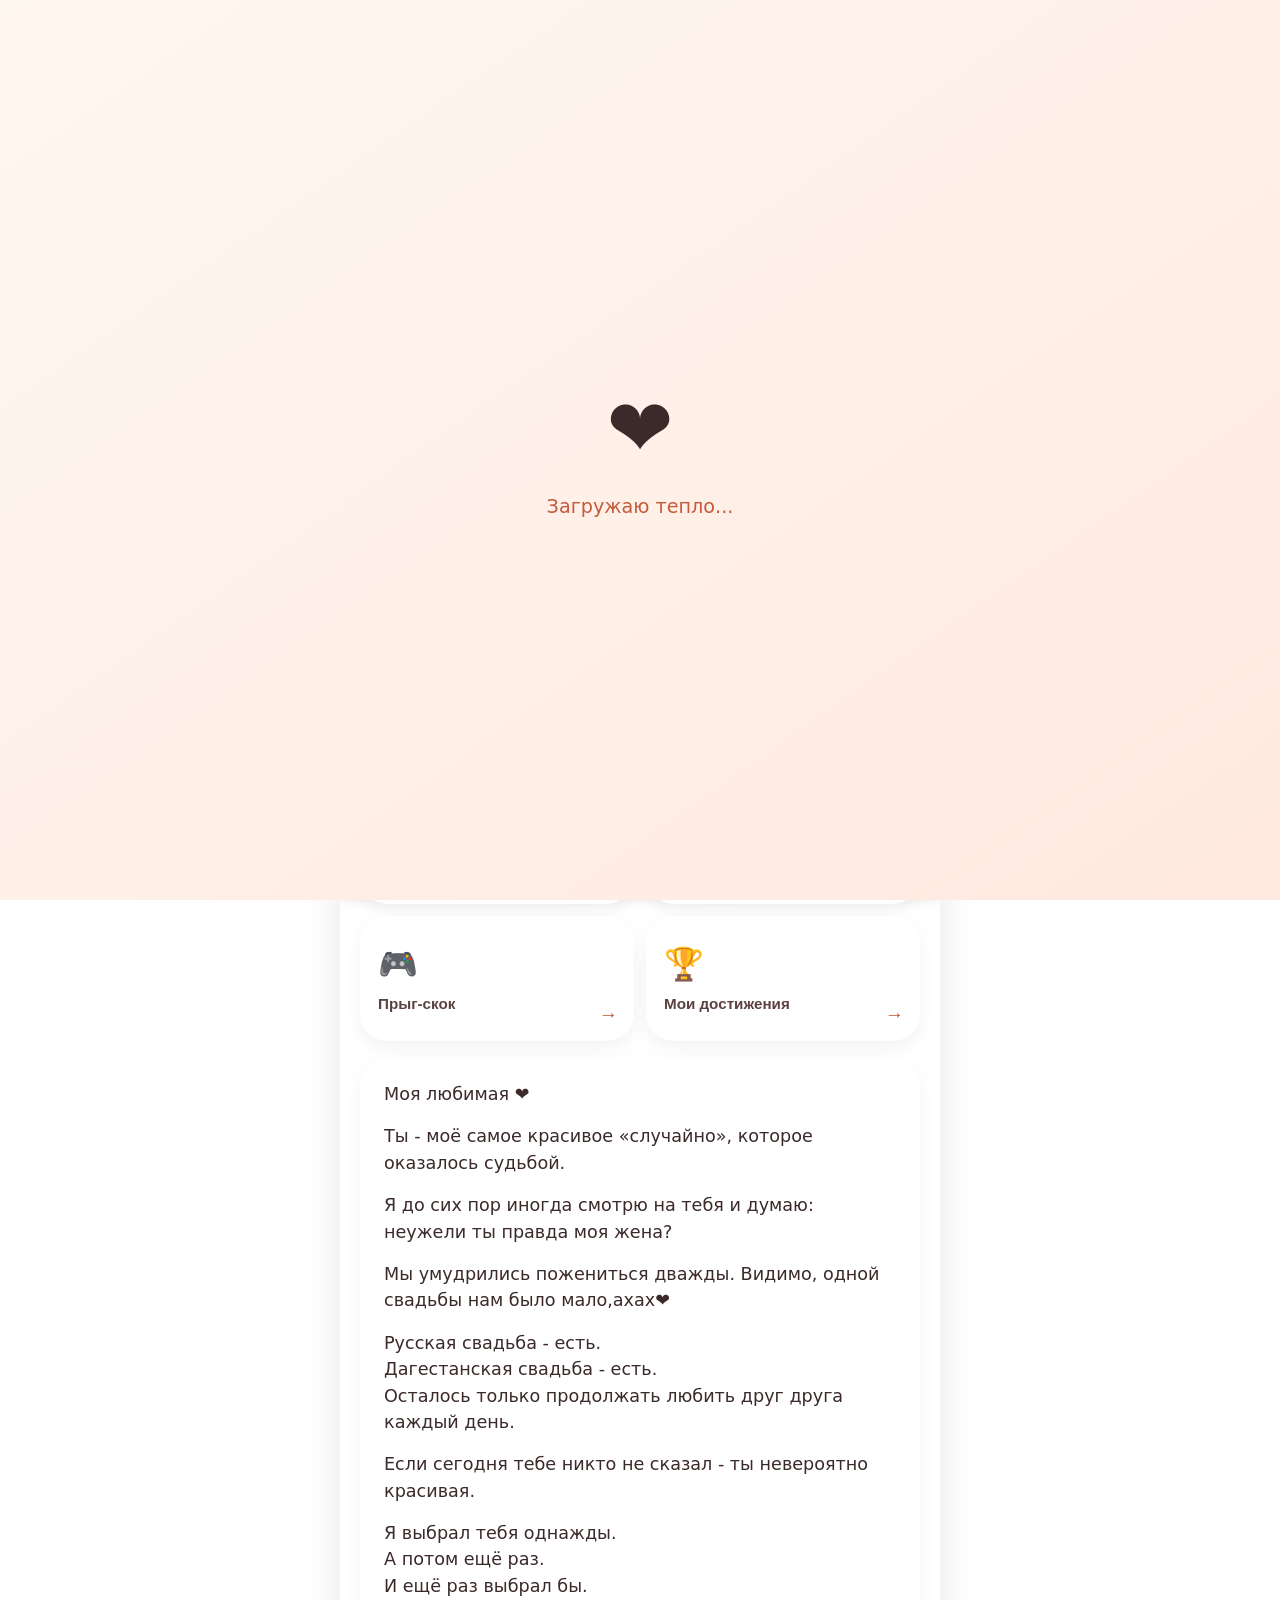
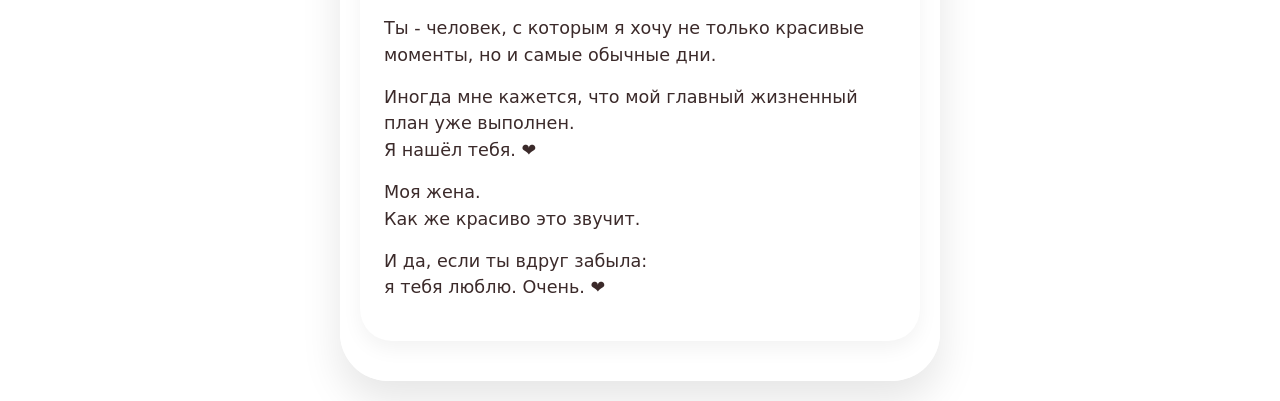
==== commit 244946f3: "ы ы" ====
--- a/index.html
+++ b/index.html
@@ -43,7 +43,7 @@
     
             <div class="home-heart">❤️</div>
     
-            <div class="home-kicker">МАЛЕНЬКОЕ МЕСТО ДЛЯ ТЕБЯ</div>
+            <div class="home-kicker">МАЛЕНЬКОЕ МЕСТО ДЛЯ ТЕБЯ,моя любовь</div>
     
             <h2>Ты не одна</h2>
     
@@ -118,7 +118,7 @@
             
                 <p>Я до сих пор иногда смотрю на тебя и думаю: неужели ты правда моя жена?</p>
             
-                <p>Мы умудрились пожениться дважды. Видимо, одной свадьбы нам было мало 😂❤️</p>
+                <p>Мы умудрились пожениться дважды. Видимо, одной свадьбы нам было мало,ахах❤️</p>
             
                 <p>Русская свадьба - есть.<br>
                 Дагестанская свадьба - есть.<br>
@@ -159,6 +159,9 @@
             <div class="phrase-text" id="randomPhraseText">
                 Здесь будет фраза
             </div>
+            <div class="phrase-progress" id="phraseProgress">
+                💌 Открыто фраз: 0
+            </div>
             <button id="nextPhraseBtn" class="next-phrase-btn">💫 Другая фраза</button>
         </div>
     </div>
@@ -173,7 +176,7 @@
 
         <p>Мы познакомились, полюбили друг друга, прошли через разные моменты, а потом сделали то, о чём когда-то могли только мечтать — стали семьёй.</p>
 
-        <p>Причём мы умудрились пожениться дважды 😂❤️ Сначала у нас была русская свадьба, а потом мы полетели в мой Дагестан и устроили ещё одну. У большинства людей одна свадьба, а у нас сразу две — потому что одной нам, видимо, было мало.</p>
+        <p>Причём мы умудрились пожениться дважды ❤️ Сначала у нас была русская свадьба, а потом мы полетели в мой Дагестан и устроили ещё одну. У большинства людей одна свадьба, а у нас сразу две — потому что одной нам, видимо, было мало.</p>
 
         <p>И знаешь, мне нравится, что теперь у нас есть не только воспоминания о том, как мы стали друг другу близкими. У нас есть настоящее. Есть наш дом, наши разговоры, наши планы и наша жизнь, которую мы теперь строим вместе.</p>
 
@@ -189,7 +192,7 @@
 
         <p>И если бы мне снова дали возможность прожить всё сначала, я снова прошёл бы этот путь к тебе.</p>
 
-        <p>А если потребуется — поженился бы и в третий раз. 😂❤️</p>
+        <p>А если потребуется — поженился бы и в третий раз.❤️</p>
 
         <p>Спасибо тебе за то, что ты есть в моей жизни. Спасибо за твою любовь, за твою улыбку, за наши разговоры, за наши безумные идеи и просто за то, что теперь мы — это мы.</p>
 
--- a/style.css
+++ b/style.css
@@ -1920,4 +1920,493 @@
         border-radius: 17px;
     }
 
+}
+/* =========================================================
+   💌 ПРОГРЕСС ФРАЗ
+   ========================================================= */
+
+   .phrase-progress {
+    margin: 14px auto 4px;
+    padding: 8px 16px;
+
+    width: fit-content;
+
+    border-radius: 999px;
+
+    background: rgba(255, 220, 225, 0.55);
+
+    color: #a65b68;
+
+    font-size: 13px;
+    font-weight: 700;
+
+    letter-spacing: 0.2px;
+
+    box-shadow:
+        0 4px 14px rgba(180, 90, 110, 0.08);
+
+    transition:
+        transform 0.25s ease,
+        background 0.25s ease;
+}
+
+.phrase-progress:hover {
+    transform: translateY(-2px);
+    background: rgba(255, 210, 220, 0.75);
+}
+
+.phrase-pop {
+    animation: phrasePop 0.45s ease;
+}
+
+@keyframes phrasePop {
+    0% {
+        opacity: 0;
+        transform: translateY(8px) scale(0.98);
+    }
+
+    60% {
+        opacity: 1;
+        transform: translateY(-2px) scale(1.01);
+    }
+
+    100% {
+        opacity: 1;
+        transform: translateY(0) scale(1);
+    }
+}
+/* =========================================================
+   🔎 FIND THE DIFFERENCE — ПОДСКАЗКА
+   ========================================================= */
+
+   .diff-hint-marker {
+    position: absolute;
+
+    transform:
+        translate(-50%, -50%)
+        scale(0.65);
+
+    border: 4px solid #ff5d7d;
+
+    border-radius: 50%;
+
+    background:
+        radial-gradient(
+            circle,
+            rgba(255, 255, 255, 0.05) 0%,
+            rgba(255, 93, 125, 0.08) 55%,
+            rgba(255, 93, 125, 0) 70%
+        );
+
+    box-shadow:
+        0 0 10px rgba(255, 93, 125, 0.9),
+        0 0 25px rgba(255, 93, 125, 0.65),
+        0 0 45px rgba(255, 93, 125, 0.35);
+
+    pointer-events: none;
+
+    z-index: 50;
+
+    animation:
+        diffHintPulse 0.75s ease-in-out infinite alternate;
+
+    opacity: 1;
+
+    transition:
+        opacity 0.35s ease,
+        transform 0.35s ease;
+}
+
+.diff-hint-marker.hide {
+    opacity: 0;
+
+    transform:
+        translate(-50%, -50%)
+        scale(1.25);
+}
+
+.diff-hint-label {
+    position: absolute;
+
+    left: 50%;
+    bottom: calc(100% + 10px);
+
+    transform: translateX(-50%);
+
+    padding: 6px 11px;
+
+    border-radius: 999px;
+
+    background: rgba(255, 255, 255, 0.96);
+
+    color: #b83d59;
+
+    font-size: 12px;
+    font-weight: 800;
+
+    white-space: nowrap;
+
+    box-shadow:
+        0 5px 18px rgba(80, 30, 40, 0.18);
+
+    pointer-events: none;
+}
+
+@keyframes diffHintPulse {
+
+    from {
+        transform:
+            translate(-50%, -50%)
+            scale(0.9);
+    }
+
+    to {
+        transform:
+            translate(-50%, -50%)
+            scale(1.08);
+    }
+}
+/* =========================================================
+   ✨ АНИМАЦИЯ НАЙДЕННОГО ОТЛИЧИЯ
+   ========================================================= */
+
+.difference-found-animation {
+    position: absolute;
+
+    width: 26px;
+    height: 26px;
+
+    border-radius: 50%;
+
+    border: 3px solid rgba(255, 92, 126, 0.95);
+
+    background:
+        radial-gradient(
+            circle,
+            rgba(255, 255, 255, 0.95) 0%,
+            rgba(255, 180, 200, 0.55) 25%,
+            rgba(255, 92, 126, 0.18) 55%,
+            rgba(255, 92, 126, 0) 75%
+        );
+
+    box-shadow:
+        0 0 8px rgba(255, 92, 126, 0.95),
+        0 0 20px rgba(255, 92, 126, 0.75),
+        0 0 42px rgba(255, 92, 126, 0.4);
+
+    pointer-events: none;
+
+    z-index: 100;
+
+    opacity: 0;
+
+    transform:
+        translate(-50%, -50%)
+        scale(0.35);
+
+    transition:
+        opacity 0.18s ease,
+        transform 0.65s cubic-bezier(0.2, 0.9, 0.25, 1);
+}
+
+
+/* Основное появление */
+.difference-found-animation.show {
+    opacity: 1;
+
+    transform:
+        translate(-50%, -50%)
+        scale(2.8);
+}
+
+
+/* Внешнее светящееся кольцо */
+.difference-found-animation::before {
+    content: '';
+
+    position: absolute;
+
+    left: 50%;
+    top: 50%;
+
+    width: 100%;
+    height: 100%;
+
+    border-radius: 50%;
+
+    border: 2px solid rgba(255, 125, 155, 0.75);
+
+    transform:
+        translate(-50%, -50%)
+        scale(0.7);
+
+    opacity: 0;
+
+    animation:
+        differenceFoundRing 0.8s ease-out forwards;
+}
+
+
+/* Вспышка в центре */
+.difference-found-animation::after {
+    content: '✦';
+
+    position: absolute;
+
+    left: 50%;
+    top: 50%;
+
+    transform:
+        translate(-50%, -50%)
+        scale(0);
+
+    color: white;
+
+    font-size: 18px;
+    font-weight: 900;
+
+    text-shadow:
+        0 0 5px rgba(255, 80, 120, 1),
+        0 0 15px rgba(255, 80, 120, 0.9);
+
+    animation:
+        differenceFoundSpark 0.65s ease-out forwards;
+}
+
+
+/* Кольцо расширяется */
+@keyframes differenceFoundRing {
+
+    0% {
+        opacity: 0.95;
+
+        transform:
+            translate(-50%, -50%)
+            scale(0.6);
+    }
+
+    70% {
+        opacity: 0.5;
+
+        transform:
+            translate(-50%, -50%)
+            scale(2.1);
+    }
+
+    100% {
+        opacity: 0;
+
+        transform:
+            translate(-50%, -50%)
+            scale(3.1);
+    }
+}
+
+
+/* Звёздочка вылетает */
+@keyframes differenceFoundSpark {
+
+    0% {
+        opacity: 0;
+
+        transform:
+            translate(-50%, -50%)
+            scale(0)
+            rotate(-45deg);
+    }
+
+    25% {
+        opacity: 1;
+
+        transform:
+            translate(-50%, -50%)
+            scale(1.4)
+            rotate(0deg);
+    }
+
+    70% {
+        opacity: 1;
+
+        transform:
+            translate(-50%, -50%)
+            scale(1)
+            rotate(20deg);
+    }
+
+    100% {
+        opacity: 0;
+
+        transform:
+            translate(-50%, -50%)
+            scale(0.6)
+            rotate(45deg);
+    }
+}
+/* =========================================================
+   💔 АНИМАЦИЯ НЕПРАВИЛЬНОГО КЛИКА
+   ========================================================= */
+
+   .difference-wrong-effect {
+    position: absolute;
+
+    width: 34px;
+    height: 34px;
+
+    border-radius: 50%;
+
+    border: 3px solid rgba(220, 70, 90, 0.95);
+
+    background:
+        radial-gradient(
+            circle,
+            rgba(255, 255, 255, 0.9) 0%,
+            rgba(255, 120, 140, 0.35) 28%,
+            rgba(220, 70, 90, 0.12) 58%,
+            rgba(220, 70, 90, 0) 75%
+        );
+
+    box-shadow:
+        0 0 8px rgba(220, 70, 90, 0.9),
+        0 0 20px rgba(220, 70, 90, 0.65),
+        0 0 38px rgba(220, 70, 90, 0.35);
+
+    pointer-events: none;
+
+    z-index: 100;
+
+    opacity: 0;
+
+    transform:
+        translate(-50%, -50%)
+        scale(0.4);
+
+    transition:
+        opacity 0.12s ease,
+        transform 0.5s cubic-bezier(0.2, 0.9, 0.25, 1);
+}
+
+
+/* Появление */
+.difference-wrong-effect.show {
+    opacity: 1;
+
+    transform:
+        translate(-50%, -50%)
+        scale(1.9);
+}
+
+
+/* ✖ в центре */
+.difference-wrong-effect::before {
+    content: '×';
+
+    position: absolute;
+
+    left: 50%;
+    top: 50%;
+
+    transform:
+        translate(-50%, -50%)
+        scale(0);
+
+    color: white;
+
+    font-size: 24px;
+    font-weight: 900;
+
+    line-height: 1;
+
+    text-shadow:
+        0 0 6px rgba(180, 40, 60, 1),
+        0 0 15px rgba(220, 70, 90, 0.9);
+
+    animation:
+        wrongDifferenceCross 0.5s ease-out forwards;
+}
+
+
+/* Расходящееся кольцо */
+.difference-wrong-effect::after {
+    content: '';
+
+    position: absolute;
+
+    left: 50%;
+    top: 50%;
+
+    width: 100%;
+    height: 100%;
+
+    border-radius: 50%;
+
+    border: 2px solid rgba(240, 90, 110, 0.7);
+
+    transform:
+        translate(-50%, -50%)
+        scale(0.6);
+
+    animation:
+        wrongDifferenceRing 0.6s ease-out forwards;
+}
+
+
+/* ✖ появляется */
+@keyframes wrongDifferenceCross {
+
+    0% {
+        opacity: 0;
+
+        transform:
+            translate(-50%, -50%)
+            scale(0.2)
+            rotate(-20deg);
+    }
+
+    35% {
+        opacity: 1;
+
+        transform:
+            translate(-50%, -50%)
+            scale(1.25)
+            rotate(0deg);
+    }
+
+    70% {
+        opacity: 1;
+
+        transform:
+            translate(-50%, -50%)
+            scale(1)
+            rotate(8deg);
+    }
+
+    100% {
+        opacity: 0;
+
+        transform:
+            translate(-50%, -50%)
+            scale(0.8)
+            rotate(15deg);
+    }
+}
+
+
+/* Кольцо разлетается */
+@keyframes wrongDifferenceRing {
+
+    0% {
+        opacity: 0.8;
+
+        transform:
+            translate(-50%, -50%)
+            scale(0.6);
+    }
+
+    100% {
+        opacity: 0;
+
+        transform:
+            translate(-50%, -50%)
+            scale(2.8);
+    }
 }
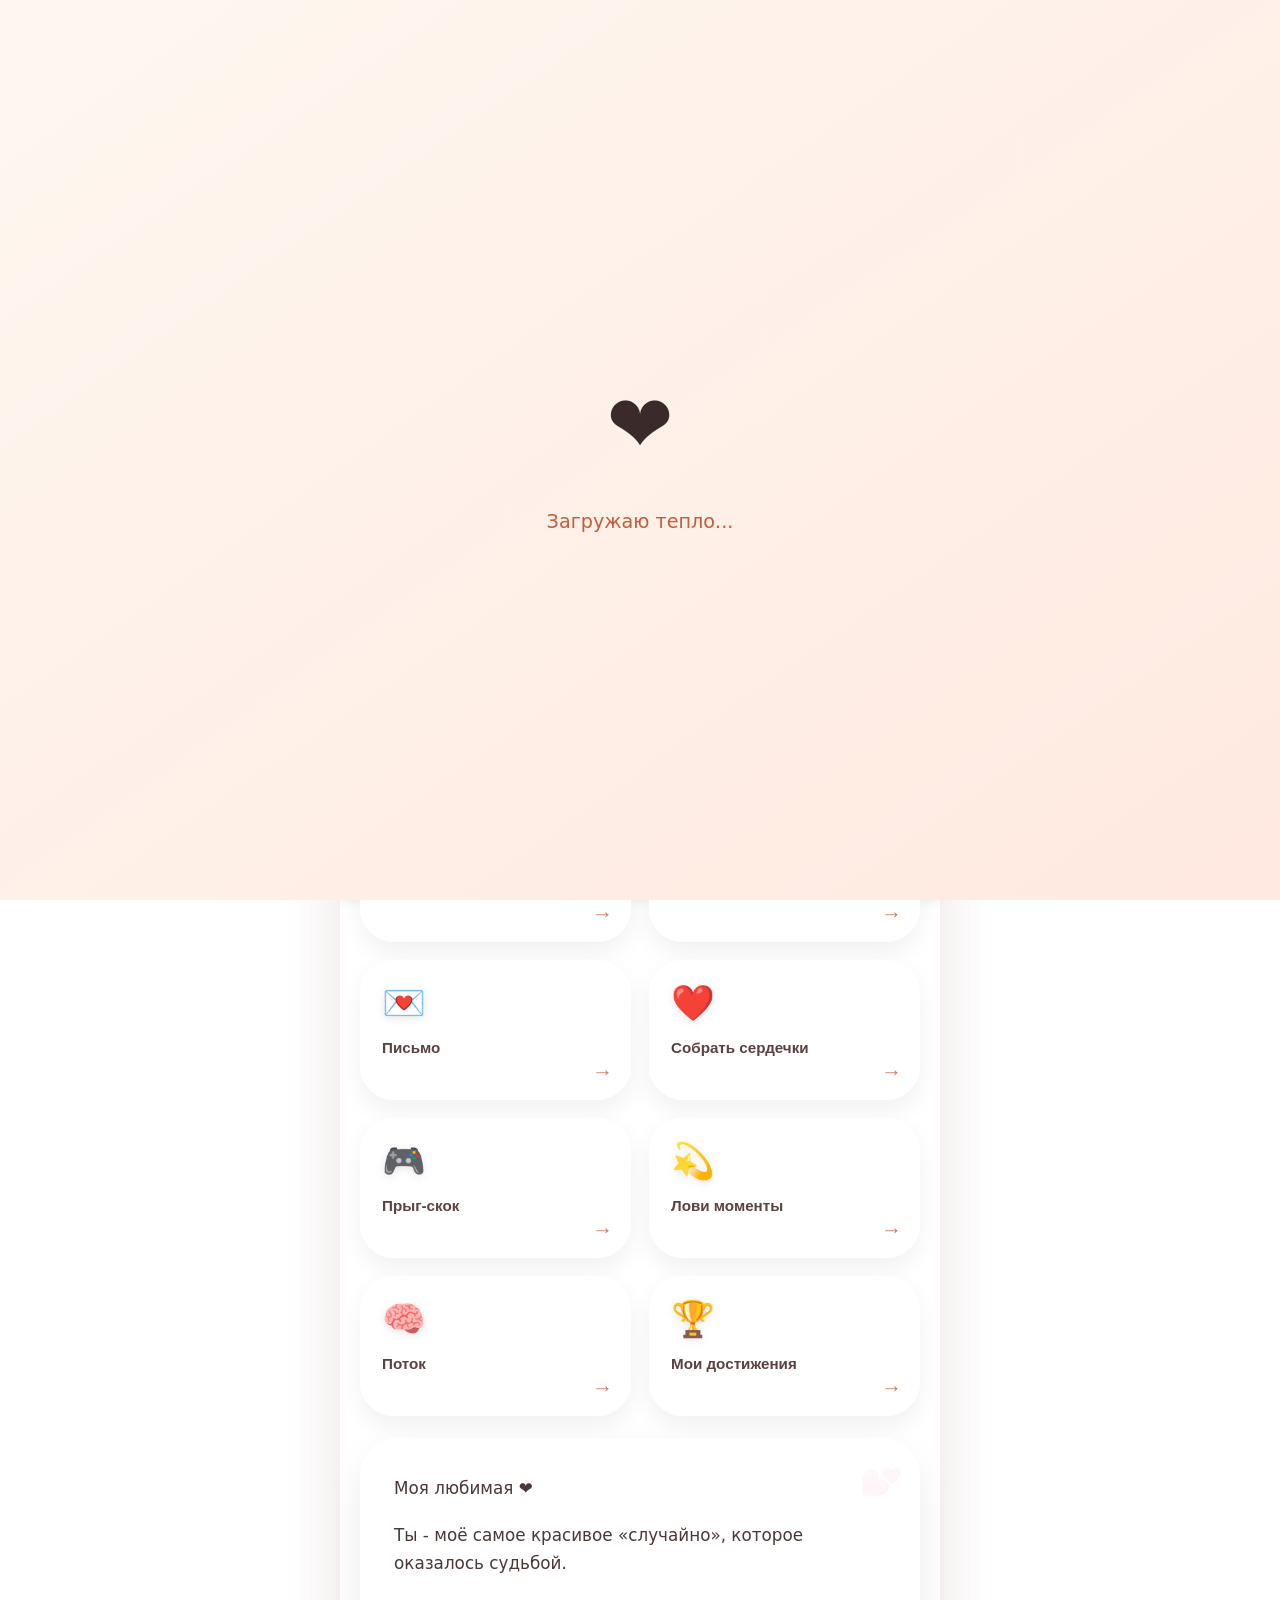
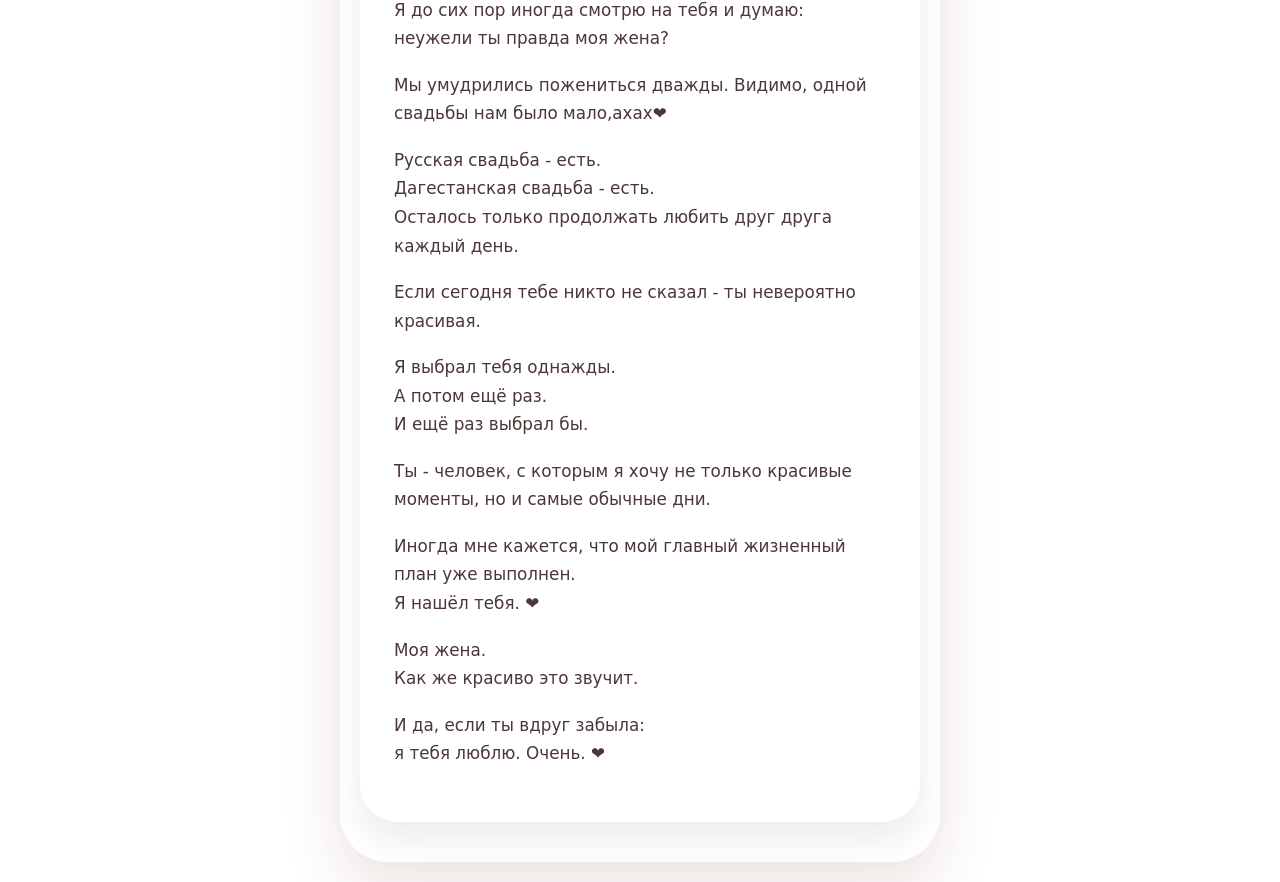
==== commit a5e8b9ae: "MegaUpd Жесть" ====
--- a/index.html
+++ b/index.html
@@ -32,6 +32,8 @@
         <button class="tab-btn" data-tab="game">Игра</button>
         <button class="tab-btn" data-tab="differences">🔎 Найди различия</button>
         <button class="tab-btn" data-tab="platformer">Прыг-скок</button>
+        <button class="tab-btn" data-tab="catch">💫 Лови моменты</button>
+        <button class="tab-btn" data-tab="flow">🧠 Поток</button>
         <button class="tab-btn" data-tab="achievements">🏆 Достижения</button>
     </nav>
 
@@ -51,6 +53,8 @@
                 Здесь всегда есть немного тепла,
                 немного меня и очень много любви.
             </p>
+
+            <div class="home-greeting" id="homeGreeting"></div>
         </section>
     
         <section class="home-quick-card">
@@ -99,6 +103,18 @@
             <button class="home-menu-card" data-open-tab="platformer">
                 <span class="home-menu-icon">🎮</span>
                 <span class="home-menu-title">Прыг-скок</span>
+                <span class="home-menu-arrow">→</span>
+            </button>
+    
+            <button class="home-menu-card" data-open-tab="catch">
+                <span class="home-menu-icon">💫</span>
+                <span class="home-menu-title">Лови моменты</span>
+                <span class="home-menu-arrow">→</span>
+            </button>
+    
+            <button class="home-menu-card" data-open-tab="flow">
+                <span class="home-menu-icon">🧠</span>
+                <span class="home-menu-title">Поток</span>
                 <span class="home-menu-arrow">→</span>
             </button>
     
@@ -396,60 +412,6 @@
 
 </div>
 
-<!-- Popup окончания уровня -->
-<div
-    id="diffResultPopup"
-    class="diff-result-popup">
-
-    <div class="diff-result-backdrop"></div>
-
-    <div class="diff-result-card">
-
-        <div
-            id="diffResultIcon"
-            class="diff-result-icon">
-            🎉
-        </div>
-
-        <div
-            id="diffResultKicker"
-            class="diff-result-kicker">
-            УРОВЕНЬ ПРОЙДЕН
-        </div>
-
-        <h2 id="diffResultTitle">
-            Ты нашла всё!
-        </h2>
-
-        <p id="diffResultText">
-            Отличная работа ❤️
-        </p>
-
-        <div class="diff-result-score">
-            <span>Очки</span>
-            <strong id="diffResultScore">0</strong>
-        </div>
-
-        <div class="diff-result-buttons">
-
-            <button
-                id="diffNextLevelBtn"
-                class="diff-result-primary">
-                Следующий уровень →
-            </button>
-
-            <button
-                id="diffRetryBtn"
-                class="diff-result-secondary">
-                🔄 Ещё раз
-            </button>
-
-        </div>
-
-    </div>
-
-</div>
-
     <!-- Платформер -->
 <div class="tab-content" id="platformer">
     <div class="platformer-container">
@@ -468,6 +430,138 @@
     </div>
 </div>    
 
+<!-- Лови моменты -->
+<div class="tab-content" id="catch">
+    <div class="arcade-game">
+
+        <div class="game-head">
+            <div class="game-head-text">
+                <div class="game-kicker">БЕСКОНЕЧНАЯ АРКАДА</div>
+                <h2>💫 Лови моменты</h2>
+                <p>Собирай тёплые моменты и уворачивайся от туч и шипов ❤️</p>
+            </div>
+
+            <div class="game-record">
+                <span>РЕКОРД</span>
+                <strong id="catchBestScore">0</strong>
+            </div>
+        </div>
+
+        <div class="game-stats-bar">
+            <div class="stat-chip">
+                <span>Очки</span>
+                <strong id="catchScore">0</strong>
+            </div>
+            <div class="stat-chip">
+                <span>Комбо</span>
+                <strong id="catchCombo">×1</strong>
+            </div>
+            <div class="stat-chip">
+                <span>Множитель</span>
+                <strong id="catchMultiplier">×1</strong>
+            </div>
+            <div class="stat-chip">
+                <span>Жизни</span>
+                <strong id="catchLives">❤️❤️❤️</strong>
+            </div>
+        </div>
+
+        <div class="game-stage" id="catchStage">
+            <canvas id="catchCanvas"></canvas>
+
+            <div class="game-overlay show" id="catchOverlay">
+                <div class="game-overlay-card">
+                    <div class="game-overlay-icon" id="catchOverlayIcon">💫</div>
+                    <h3 id="catchOverlayTitle">Лови моменты</h3>
+                    <p id="catchOverlayText">
+                        Управляй мышью, пальцем или стрелками.
+                        Собирай хорошее — избегай плохого.
+                    </p>
+                    <button id="catchStartBtn" class="game-btn game-btn-primary">
+                        Начать игру
+                    </button>
+                </div>
+            </div>
+        </div>
+
+        <div class="game-legend">
+            <span class="legend-item">💗 ⭐ 🎁 — лови</span>
+            <span class="legend-item">🌧️ ⚡ 🌵 — избегай</span>
+            <span class="legend-item">🛡 🧲 ⏳ ✨ ❤️ — бонусы</span>
+        </div>
+
+    </div>
+</div>
+
+<!-- Поток -->
+<div class="tab-content" id="flow">
+    <div class="arcade-game">
+
+        <div class="game-head">
+            <div class="game-head-text">
+                <div class="game-kicker">БЕСКОНЕЧНАЯ ЛОГИКА</div>
+                <h2>🧠 Поток</h2>
+                <p>Решай задачи на время, пока поток не прервётся</p>
+            </div>
+
+            <div class="game-record">
+                <span>РЕКОРД</span>
+                <strong id="flowBestScore">0</strong>
+            </div>
+        </div>
+
+        <div class="game-stats-bar">
+            <div class="stat-chip">
+                <span>Очки</span>
+                <strong id="flowScore">0</strong>
+            </div>
+            <div class="stat-chip">
+                <span>Серия</span>
+                <strong id="flowStreak">0</strong>
+            </div>
+            <div class="stat-chip">
+                <span>Множитель</span>
+                <strong id="flowMultiplier">×1</strong>
+            </div>
+            <div class="stat-chip">
+                <span>Уровень</span>
+                <strong id="flowLevel">1</strong>
+            </div>
+        </div>
+
+        <div class="flow-board" id="flowBoard">
+            <div class="flow-timer">
+                <div class="flow-timer-fill" id="flowTimerFill"></div>
+            </div>
+
+            <div class="flow-prompt" id="flowPrompt">
+                Нажми «Начать», чтобы погрузиться в поток
+            </div>
+
+            <div class="flow-options" id="flowOptions"></div>
+
+            <div class="game-overlay show" id="flowOverlay">
+                <div class="game-overlay-card">
+                    <div class="game-overlay-icon" id="flowOverlayIcon">🧠</div>
+                    <h3 id="flowOverlayTitle">Поток</h3>
+                    <p id="flowOverlayText">
+                        Отвечай быстро и точно. Ошибка или время вышло — минус жизнь.
+                    </p>
+                    <button id="flowStartBtn" class="game-btn game-btn-primary">
+                        Начать игру
+                    </button>
+                </div>
+            </div>
+        </div>
+
+        <div class="game-legend">
+            <span class="legend-item">⏱️ Успей до конца таймера</span>
+            <span class="legend-item">🔥 Серия повышает множитель</span>
+            <span class="legend-item">❤️❤️❤️ Три ошибки — конец</span>
+        </div>
+
+    </div>
+</div>
 
 <!-- Достижения -->
     <div class="tab-content" id="achievements">
@@ -476,6 +570,61 @@
         </div>
     </div>
 </div>
+
+<!-- Popup окончания уровня -->
+<div
+    id="diffResultPopup"
+    class="diff-result-popup">
+
+    <div class="diff-result-backdrop"></div>
+
+    <div class="diff-result-card">
+
+        <div
+            id="diffResultIcon"
+            class="diff-result-icon">
+            🎉
+        </div>
+
+        <div
+            id="diffResultKicker"
+            class="diff-result-kicker">
+            УРОВЕНЬ ПРОЙДЕН
+        </div>
+
+        <h2 id="diffResultTitle">
+            Ты нашла всё!
+        </h2>
+
+        <p id="diffResultText">
+            Отличная работа ❤️
+        </p>
+
+        <div class="diff-result-score">
+            <span>Очки</span>
+            <strong id="diffResultScore">0</strong>
+        </div>
+
+        <div class="diff-result-buttons">
+
+            <button
+                id="diffNextLevelBtn"
+                class="diff-result-primary">
+                Следующий уровень →
+            </button>
+
+            <button
+                id="diffRetryBtn"
+                class="diff-result-secondary">
+                🔄 Ещё раз
+            </button>
+
+        </div>
+
+    </div>
+
+</div>
+
 <!-- Popup достижения -->
 <div id="achievementPopup" class="achievement-popup">
     <div class="achievement-popup-backdrop"></div>
@@ -500,6 +649,12 @@
         </button>
     </div>
 </div>
+<!-- Lightbox галереи -->
+<div id="galleryLightbox" class="lightbox" aria-hidden="true">
+    <button id="lightboxClose" class="lightbox-close" aria-label="Закрыть">×</button>
+    <img id="lightboxImage" src="" alt="Фото">
+</div>
+
 <!-- Firebase SDK -->
 <script src="https://www.gstatic.com/firebasejs/10.8.0/firebase-app-compat.js"></script>
 <script src="https://www.gstatic.com/firebasejs/10.8.0/firebase-database-compat.js"></script>
--- a/style.css
+++ b/style.css
@@ -2,6 +2,40 @@
     margin: 0;
     padding: 0;
     box-sizing: border-box;
+}
+
+/* =========================================================
+   ДИЗАЙН-ТОКЕНЫ (единый визуальный язык)
+   ========================================================= */
+:root {
+    --c-primary: #c45b3c;
+    --c-primary-soft: #d66b4b;
+    --c-primary-dark: #a54428;
+    --c-accent: #d28a72;
+    --c-pink: #ff8c9d;
+    --c-pink-deep: #d85d75;
+
+    --c-surface: rgba(255, 255, 255, 0.94);
+    --c-surface-solid: #ffffff;
+    --c-text: #3b2a2a;
+    --c-text-soft: #7a5a5a;
+    --c-text-muted: #a27b78;
+    --c-border: rgba(196, 91, 60, 0.14);
+
+    --r-sm: 14px;
+    --r-md: 22px;
+    --r-lg: 32px;
+    --r-xl: 40px;
+    --r-pill: 999px;
+
+    --sh-1: 0 4px 14px rgba(120, 60, 40, 0.06);
+    --sh-2: 0 10px 28px rgba(120, 60, 40, 0.10);
+    --sh-3: 0 20px 48px rgba(120, 60, 40, 0.16);
+
+    --ease: cubic-bezier(0.4, 0, 0.2, 1);
+    --t-fast: 0.15s var(--ease);
+    --t: 0.25s var(--ease);
+    --t-slow: 0.45s var(--ease);
 }
 
 body {
@@ -78,12 +112,62 @@
     color: #7a4a3a;
     cursor: pointer;
     transition: all 0.2s;
+    box-shadow: 0 2px 6px rgba(0,0,0,0.05);
+    position: relative;
+    overflow: hidden;
+}
+
+.tab-btn::before {
+    content: '';
+    position: absolute;
+    top: 0;
+    left: -100%;
+    width: 100%;
+    height: 100%;
+    background: linear-gradient(
+        90deg,
+        transparent,
+        rgba(255,255,255,0.4),
+        transparent
+    );
+    transition: left 0.3s;
+}
+
+.tab-btn:hover::before {
+    left: 100%;
+}
+
+.tab-btn:hover {
+    transform: translateY(-2px);
+    box-shadow: 0 6px 15px rgba(196,91,60,0.15);
+    background: linear-gradient(135deg, #ffe0d6, #fce4da);
+}
+
+.tab-btn:active {
+    transform: translateY(0);
+    box-shadow: 0 2px 8px rgba(196,91,60,0.2);
 }
 
 .tab-btn.active {
-    background: #c45b3c;
+    background: linear-gradient(135deg, #d06a4a, #c45b3c);
     color: white;
-    box-shadow: 0 4px 8px rgba(196,91,60,0.3);
+    box-shadow: 0 6px 14px rgba(196,91,60,0.35);
+    transform: translateY(-1px);
+}
+
+.tab-btn:focus-visible,
+.next-phrase-btn:focus-visible,
+.home-menu-card:focus-visible,
+.home-quick-button:focus-visible,
+.music-toggle:focus-visible,
+.track-btn:focus-visible,
+.ctrl-btn:focus-visible,
+.diff-action-btn:focus-visible,
+.diff-level-button:focus-visible,
+.achievement-popup-close:focus-visible,
+.achievement-popup-button:focus-visible {
+    outline: 3px solid rgba(196, 91, 60, 0.45);
+    outline-offset: 2px;
 }
 
 .tab-content {
@@ -176,6 +260,11 @@
     width: calc(100% - 40px);
 }
 
+.next-phrase-btn:hover {
+    background: #d06a4a;
+    box-shadow: 0 6px 16px rgba(196,91,60,0.3);
+}
+
 .next-phrase-btn:active {
     transform: scale(0.97);
     background: #a54428;
@@ -193,14 +282,35 @@
     }
     .container {
         padding: 20px 16px 32px;
+        border-radius: 34px;
     }
     .tab-btn {
-        padding: 8px 16px;
-        font-size: 0.9rem;
+        padding: 8px 14px;
+        font-size: 0.85rem;
     }
     .phrase-text {
         font-size: 1.1rem;
         padding: 24px 16px;
+    }
+    .home-quick-button {
+        width: 44px;
+        height: 44px;
+        flex-shrink: 0;
+    }
+    .music-player {
+        gap: 6px;
+    }
+}
+
+@media (prefers-reduced-motion: reduce) {
+    *,
+    *::before,
+    *::after {
+        animation-duration: 0.01ms !important;
+        animation-iteration-count: 1 !important;
+        animation-delay: 0s !important;
+        transition-duration: 0.01ms !important;
+        scroll-behavior: auto !important;
     }
 }
 
@@ -430,6 +540,11 @@
     filter: grayscale(0.3);
 }
 
+.achievement-card:not(.locked) {
+    border: 2px solid rgba(196, 91, 60, 0.35);
+    background: linear-gradient(135deg, #ffffff, #fff6f0);
+}
+
 .achievement-icon {
     font-size: 2.5rem;
     min-width: 60px;
@@ -458,6 +573,18 @@
     color: #c45b3c;
     min-width: 70px;
     text-align: right;
+}
+
+@media (hover: none) {
+    .tab-btn:hover::before,
+    .home-menu-card:hover::before,
+    .home-quick-card:hover,
+    .home-menu-card:hover,
+    .home-original-message .card:hover,
+    .home-hero:hover,
+    .phrase-progress:hover {
+        transform: none;
+    }
 }
 
 .music-player {
@@ -822,57 +949,92 @@
     position: relative;
 }
 /* =========================================================
-   ГЛАВНЫЙ ЭКРАН
+   ГЛАВНЫЙ ЭКРАН - УЛУЧШЕННАЯ ВЕРСИЯ
    ========================================================= */
 
    .home-hero {
     position: relative;
     overflow: hidden;
-    padding: 38px 26px 32px;
-    border-radius: 38px;
+    padding: 52px 36px 44px;
+    border-radius: 44px;
     text-align: center;
-
     background:
         radial-gradient(
             circle at 50% 0%,
-            rgba(255, 190, 150, 0.5),
-            transparent 45%
+            rgba(255, 190, 150, 0.55),
+            transparent 55%
         ),
         linear-gradient(145deg, #fff9f5, #ffece3);
-
     box-shadow:
-        0 15px 35px rgba(120, 60, 40, 0.1);
+        0 22px 44px rgba(120, 60, 40, 0.12),
+        inset 0 1px 0 rgba(255,255,255,0.6),
+        0 0 0 1px rgba(255,255,255,0.3);
+    transition: all 0.3s ease;
+}
+
+.home-hero:hover {
+    transform: translateY(-2px);
+    box-shadow:
+        0 26px 52px rgba(120, 60, 40, 0.15),
+        inset 0 1px 0 rgba(255,255,255,0.7),
+        0 0 0 1px rgba(255,255,255,0.5);
 }
 
 .home-hero-glow {
     position: absolute;
-    width: 180px;
-    height: 180px;
-    top: -100px;
+    width: 240px;
+    height: 240px;
+    top: -90px;
     left: 50%;
     transform: translateX(-50%);
-
-    background: rgba(255, 170, 120, 0.35);
-    filter: blur(35px);
+    background: radial-gradient(
+        circle,
+        rgba(255, 170, 120, 0.45),
+        transparent 70%
+    );
+    filter: blur(44px);
     border-radius: 50%;
+    opacity: 0.65;
+    animation: glowPulse 4s ease-in-out infinite;
+}
+
+@keyframes glowPulse {
+    0%, 100% {
+        opacity: 0.5;
+        transform: translateX(-50%) scale(1);
+    }
+    50% {
+        opacity: 0.85;
+        transform: translateX(-50%) scale(1.06);
+    }
 }
 
 .home-heart {
     position: relative;
     font-size: 4.5rem;
-    margin-bottom: 8px;
-
+    margin-bottom: 10px;
     animation: homeHeartFloat 2.5s ease-in-out infinite;
-    filter: drop-shadow(0 10px 15px rgba(196, 91, 60, 0.25));
-}
-
-@keyframes homeHeartFloat {
+    filter: drop-shadow(0 14px 22px rgba(196, 91, 60, 0.3));
+}
+
+.home-heart::after {
+    content: '✨';
+    position: absolute;
+    top: -10px;
+    right: -10px;
+    font-size: 1rem;
+    animation: sparkle 2s ease-in-out infinite;
+    opacity: 0.8;
+}
+
+@keyframes sparkle {
     0%, 100% {
-        transform: translateY(0) scale(1);
-    }
-
+        opacity: 0;
+        transform: scale(0.5) rotate(0deg);
+    }
     50% {
-        transform: translateY(-8px) scale(1.06);
+        opacity: 1;
+        transform: scale(1) rotate(20deg);
     }
 }
 
@@ -882,56 +1044,88 @@
     font-weight: 800;
     letter-spacing: 2px;
     color: #d28a72;
-    margin-bottom: 8px;
+    margin-bottom: 10px;
+    text-transform: uppercase;
+    opacity: 0.9;
 }
 
 .home-hero h2 {
     position: relative;
-    font-size: 2.2rem;
+    font-size: 2.3rem;
     color: #c45b3c;
-    margin-bottom: 8px;
+    margin-bottom: 10px;
+    font-weight: 700;
+    letter-spacing: -0.3px;
 }
 
 .home-hero p {
     position: relative;
-    max-width: 340px;
+    max-width: 350px;
     margin: auto;
     color: #7a5a5a;
-    line-height: 1.5;
-    font-size: 1rem;
-}
-
-.home-quick-card {
+    line-height: 1.6;
+    font-size: 1.05rem;
+    opacity: 0.95;
+}
+
+/* УЛУЧШЕННАЯ QUICK CARD */
+   .home-quick-card {
     display: flex;
     align-items: center;
-    gap: 14px;
-
-    margin-top: 16px;
-    padding: 16px;
-
-    background: rgba(255,255,255,0.92);
-    border-radius: 28px;
-
-    box-shadow: 0 8px 20px rgba(0,0,0,0.06);
+    gap: 18px;
+    margin-top: 22px;
+    padding: 22px 24px;
+    background: rgba(255,255,255,0.96);
+    border-radius: 34px;
+    box-shadow:
+        0 14px 32px rgba(0,0,0,0.08),
+        inset 0 1px 0 rgba(255,255,255,0.8),
+        0 0 0 1px rgba(255,255,255,0.4);
+    transition: all 0.3s cubic-bezier(0.4, 0, 0.2, 1);
+    position: relative;
+    overflow: hidden;
+}
+
+.home-quick-card > div:nth-child(2) {
+    flex: 1;
+    text-align: left;
+}
+
+.home-quick-card::before {
+    content: '';
+    position: absolute;
+    top: 0;
+    left: 0;
+    right: 0;
+    height: 3px;
+    background: linear-gradient(90deg, #d28a72, #c45b3c, #d28a72);
+    opacity: 0.85;
+    border-radius: 34px 34px 0 0;
+}
+
+.home-quick-card:hover {
+    transform: translateY(-4px) scale(1.01);
+    box-shadow:
+        0 22px 44px rgba(196,91,60,0.14),
+        inset 0 1px 0 rgba(255,255,255,0.9),
+        0 0 0 1px rgba(255,255,255,0.5);
+}
+
+.home-quick-card:active {
+    transform: translateY(0) scale(0.99);
 }
 
 .home-quick-icon {
-    width: 52px;
-    height: 52px;
+    width: 58px;
+    height: 58px;
     flex-shrink: 0;
-
     display: flex;
     align-items: center;
     justify-content: center;
-
-    border-radius: 18px;
-    background: #fff0e8;
-    font-size: 1.7rem;
-}
-
-.home-quick-card > div:nth-child(2) {
-    flex: 1;
-    text-align: left;
+    border-radius: 22px;
+    background: linear-gradient(145deg, #fff0e8, #ffe4da);
+    font-size: 1.8rem;
+    box-shadow: 0 5px 14px rgba(196,91,60,0.12);
 }
 
 .home-quick-label {
@@ -939,75 +1133,123 @@
     font-weight: 800;
     letter-spacing: 1.5px;
     color: #d28a72;
+    margin-bottom: 6px;
+    text-transform: uppercase;
+    opacity: 0.95;
 }
 
 .home-quick-text {
     margin-top: 4px;
     color: #4c3737;
     font-weight: 600;
+    font-size: 1.05rem;
+    line-height: 1.4;
 }
 
 .home-quick-button {
-    width: 44px;
-    height: 44px;
-
+    width: 50px;
+    height: 50px;
     border: none;
     border-radius: 50%;
-
-    background: #c45b3c;
+    background: linear-gradient(145deg, #c45b3c, #d66b4b);
     color: white;
-
     font-size: 1.4rem;
     cursor: pointer;
-
-    transition: transform 0.2s ease;
+    transition: all 0.3s ease;
+    box-shadow: 0 6px 16px rgba(196,91,60,0.28);
+    position: relative;
+    overflow: hidden;
+}
+
+.home-quick-button::after {
+    content: '';
+    position: absolute;
+    top: 50%;
+    left: 50%;
+    width: 0;
+    height: 0;
+    border-radius: 50%;
+    background: rgba(255,255,255,0.5);
+    transform: translate(-50%, -50%);
+    transition: width 0.3s, height 0.3s;
+}
+
+.home-quick-button:hover::after {
+    width: 200%;
+    height: 200%;
 }
 
 .home-quick-button:hover {
-    transform: translateX(3px);
-}
-
-.home-menu {
+    transform: translateX(3px) scale(1.05);
+    box-shadow: 0 9px 22px rgba(196,91,60,0.38);
+    background: linear-gradient(145deg, #d66b4b, #c45b3c);
+}
+
+.home-quick-button:active {
+    transform: translateX(1px) scale(0.95);
+    box-shadow: 0 3px 12px rgba(196,91,60,0.3);
+}
+
+/* УЛУЧШЕННАЯ MENU CARD */
+   .home-menu {
     display: grid;
     grid-template-columns: repeat(2, 1fr);
-    gap: 12px;
-    margin-top: 16px;
+    gap: 18px;
+    margin-top: 22px;
 }
 
 .home-menu-card {
     position: relative;
-
-    min-height: 125px;
-    padding: 18px;
-
+    min-height: 140px;
+    padding: 22px 22px 22px;
     border: none;
-    border-radius: 28px;
-
-    background: rgba(255,255,255,0.94);
-
-    box-shadow: 0 7px 18px rgba(0,0,0,0.05);
-
+    border-radius: 34px;
+    background: rgba(255,255,255,0.97);
+    box-shadow:
+        0 10px 24px rgba(0,0,0,0.06),
+        inset 0 1px 0 rgba(255,255,255,0.8),
+        0 0 0 1px rgba(255,255,255,0.4);
     text-align: left;
     cursor: pointer;
-
-    transition:
-        transform 0.2s ease,
-        box-shadow 0.2s ease;
+    transition: all 0.3s cubic-bezier(0.4, 0, 0.2, 1);
+    overflow: hidden;
+    display: flex;
+    flex-direction: column;
+}
+
+.home-menu-card::before {
+    content: '';
+    position: absolute;
+    top: 0;
+    left: 0;
+    right: 0;
+    bottom: 0;
+    background: linear-gradient(135deg, transparent, rgba(255,255,255,0.35), transparent);
+    transform: translateX(-100%);
+    transition: transform 0.6s cubic-bezier(0.4, 0, 0.2, 1);
+}
+
+.home-menu-card:hover::before {
+    transform: translateX(100%);
 }
 
 .home-menu-card:hover {
-    transform: translateY(-3px);
-    box-shadow: 0 12px 25px rgba(0,0,0,0.09);
+    transform: translateY(-5px) scale(1.02);
+    box-shadow:
+        0 18px 36px rgba(0,0,0,0.1),
+        inset 0 1px 0 rgba(255,255,255,0.9),
+        0 0 0 1px rgba(255,255,255,0.5);
 }
 
 .home-menu-card:active {
-    transform: scale(0.97);
+    transform: translateY(-1px) scale(0.98);
 }
 
 .home-menu-icon {
     display: block;
-    font-size: 2rem;
-    margin-bottom: 12px;
+    font-size: 2.2rem;
+    margin-bottom: 14px;
+    filter: drop-shadow(0 2px 4px rgba(0,0,0,0.1));
 }
 
 .home-menu-title {
@@ -1015,38 +1257,101 @@
     color: #5b4141;
     font-weight: 700;
     font-size: 0.95rem;
+    margin-bottom: 6px;
+    line-height: 1.3;
 }
 
 .home-menu-arrow {
     position: absolute;
-    right: 16px;
-    bottom: 15px;
+    right: 18px;
+    bottom: 16px;
     color: #c45b3c;
-    font-size: 1.2rem;
-}
-
-.home-original-message {
-    margin-top: 16px;
+    font-size: 1.3rem;
+    opacity: 0.8;
+    transition: all 0.3s ease;
+}
+
+.home-menu-card:hover .home-menu-arrow {
+    right: 14px;
+    opacity: 1;
+    transform: translateX(3px);
+}
+
+/* ПРОСТОЕ СТИЛЬ КАРТОЧКИ */
+   .home-original-message {
+    margin-top: 22px;
+}
+
+.home-original-message .card {
+    background: rgba(255,255,255,0.99);
+    border-radius: 38px;
+    padding: 36px 34px;
+    box-shadow:
+        0 18px 38px rgba(0,0,0,0.08),
+        inset 0 1px 0 rgba(255,255,255,0.8),
+        0 0 0 1px rgba(255,255,255,0.4);
+    transition: all 0.3s cubic-bezier(0.4, 0, 0.2, 1);
+    position: relative;
+    overflow: hidden;
+}
+
+.home-original-message .card::before {
+    content: '💕';
+    position: absolute;
+    top: 20px;
+    right: 20px;
+    font-size: 2rem;
+    opacity: 0.05;
+    transform: rotate(15deg);
+}
+
+.home-original-message .card:hover {
+    transform: translateY(-3px);
+    box-shadow:
+        0 24px 48px rgba(0,0,0,0.12),
+        inset 0 1px 0 rgba(255,255,255,0.9),
+        0 0 0 1px rgba(255,255,255,0.5);
+}
+
+.home-original-message .card p {
+    margin-bottom: 18px;
+    line-height: 1.7;
+    color: #4c3737;
+    font-size: 1.05rem;
 }
 
 @media (max-width: 480px) {
     .home-menu {
         grid-template-columns: 1fr 1fr;
-        gap: 10px;
+        gap: 12px;
     }
 
     .home-menu-card {
-        min-height: 115px;
-        padding: 15px;
+        min-height: 120px;
+        padding: 18px;
     }
 
     .home-hero h2 {
         font-size: 1.9rem;
     }
-}
+
+    .home-hero {
+        padding: 40px 24px 36px;
+    }
+
+    .home-quick-card {
+        padding: 18px 20px;
+    }
+
+    .home-original-message .card {
+        padding: 24px 20px;
+        border-radius: 30px;
+    }
+}
+
 /* =========================================================
-   🔎 НАЙДИ РАЗЛИЧИЯ
-   ========================================================= */
+    🔎 НАЙДИ РАЗЛИЧИЯ
+    ========================================================= */
 
    .differences-game {
     max-width: 1200px;
@@ -1403,19 +1708,16 @@
     gap: 25px;
 }
 
-.differences-board.zoomed
-.difference-panel {
+.differences-board.zoomed .difference-panel {
     flex: 0 0 70%;
 }
 
-.differences-board.zoomed
-.difference-vs {
+.differences-board.zoomed .difference-vs {
     flex: 0 0 42px;
     padding-top: 40%;
 }
 
-.differences-board.zoomed
-canvas {
+.differences-board.zoomed canvas {
     width: 100%;
 }
 
@@ -2409,4 +2711,867 @@
             translate(-50%, -50%)
             scale(2.8);
     }
+}
+/* ChatDaniyalovRs test */
+
+/* =========================================================
+   Малые экраны (≤360px)
+   Перенесено в конец, чтобы не перекрывалось более
+   поздними медиа-запросами (480px / 600px).
+   ========================================================= */
+
+@media (max-width: 360px) {
+    body {
+        padding: 8px;
+    }
+    .container {
+        padding: 16px 12px 28px;
+        border-radius: 26px;
+    }
+    .tabs {
+        gap: 6px;
+    }
+    .tab-btn {
+        padding: 7px 11px;
+        font-size: 0.78rem;
+    }
+    .home-menu {
+        grid-template-columns: 1fr;
+    }
+    .home-menu-card {
+        min-height: 96px;
+    }
+    .home-hero {
+        padding: 34px 18px 30px;
+    }
+    .home-hero h2 {
+        font-size: 1.6rem;
+    }
+    .card {
+        padding: 20px 16px;
+    }
+    .music-player {
+        right: 10px;
+        padding: 5px 10px;
+    }
+    .track-btn {
+        width: 36px;
+        height: 36px;
+        font-size: 1.1rem;
+    }
+    .music-toggle {
+        width: 38px;
+        height: 38px;
+        font-size: 1.4rem;
+    }
+    .track-indicator {
+        min-width: 42px;
+        font-size: 0.75rem;
+        padding: 4px 8px;
+    }
+}
+
+/* =========================================================
+   ФИНАЛЬНАЯ ВИЗУАЛЬНАЯ ПОЛИРОВКА
+   Единый дизайн-язык для всех экранов
+   ========================================================= */
+
+/* ---------- База ---------- */
+html {
+    -webkit-text-size-adjust: 100%;
+}
+
+body {
+    line-height: 1.55;
+    -webkit-font-smoothing: antialiased;
+    -moz-osx-font-smoothing: grayscale;
+    text-rendering: optimizeLegibility;
+}
+
+::selection {
+    background: rgba(196, 91, 60, 0.22);
+    color: #4a2c22;
+}
+
+h1, h2, h3 {
+    line-height: 1.2;
+    text-wrap: balance;
+}
+
+.container {
+    box-shadow:
+        0 24px 60px rgba(120, 60, 40, 0.14),
+        inset 0 1px 0 rgba(255, 255, 255, 0.6);
+}
+
+/* Кастомный скроллбар */
+* {
+    scrollbar-width: thin;
+    scrollbar-color: rgba(196, 91, 60, 0.35) transparent;
+}
+
+*::-webkit-scrollbar {
+    width: 10px;
+    height: 10px;
+}
+
+*::-webkit-scrollbar-track {
+    background: transparent;
+}
+
+*::-webkit-scrollbar-thumb {
+    background: rgba(196, 91, 60, 0.28);
+    border-radius: 999px;
+    border: 2px solid transparent;
+    background-clip: content-box;
+}
+
+*::-webkit-scrollbar-thumb:hover {
+    background: rgba(196, 91, 60, 0.45);
+    background-clip: content-box;
+}
+
+/* Единые focus / disabled */
+:where(button, a, [tabindex]):focus-visible {
+    outline: 3px solid rgba(196, 91, 60, 0.45);
+    outline-offset: 2px;
+}
+
+button:disabled,
+.game-btn:disabled {
+    opacity: 0.55;
+    cursor: not-allowed;
+    transform: none !important;
+    box-shadow: none !important;
+    filter: grayscale(0.25);
+}
+
+/* ---------- Появление контента вкладки ---------- */
+@keyframes riseIn {
+    from {
+        opacity: 0;
+        transform: translateY(14px);
+    }
+    to {
+        opacity: 1;
+        transform: translateY(0);
+    }
+}
+
+.tab-content.active > * {
+    animation: riseIn 0.5s var(--ease) backwards;
+}
+
+.tab-content.active > *:nth-child(1) { animation-delay: 0.02s; }
+.tab-content.active > *:nth-child(2) { animation-delay: 0.07s; }
+.tab-content.active > *:nth-child(3) { animation-delay: 0.12s; }
+.tab-content.active > *:nth-child(4) { animation-delay: 0.17s; }
+.tab-content.active > *:nth-child(5) { animation-delay: 0.22s; }
+.tab-content.active > *:nth-child(6) { animation-delay: 0.27s; }
+
+/* ---------- Навигация ---------- */
+.tabs {
+    gap: 10px;
+}
+
+.tab-btn {
+    will-change: transform;
+    letter-spacing: 0.1px;
+}
+
+/* ---------- Галерея ---------- */
+.gallery {
+    gap: 14px;
+}
+
+.gallery img {
+    cursor: zoom-in;
+    border: 1px solid rgba(255, 255, 255, 0.7);
+    background: #f3e2dc;
+    transition: transform var(--t), box-shadow var(--t), filter var(--t);
+}
+
+.gallery img:hover {
+    transform: scale(1.04);
+    box-shadow: var(--sh-2);
+    filter: brightness(1.03);
+}
+
+/* ---------- Lightbox ---------- */
+.lightbox {
+    position: fixed;
+    inset: 0;
+    z-index: 40000;
+    display: flex;
+    align-items: center;
+    justify-content: center;
+    padding: 20px;
+    background: rgba(30, 15, 18, 0.82);
+    backdrop-filter: blur(12px);
+    opacity: 0;
+    visibility: hidden;
+    pointer-events: none;
+    transition: opacity 0.3s ease, visibility 0.3s ease;
+}
+
+.lightbox.show {
+    opacity: 1;
+    visibility: visible;
+    pointer-events: auto;
+}
+
+.lightbox img {
+    max-width: min(92vw, 760px);
+    max-height: 86vh;
+    width: auto;
+    height: auto;
+    border-radius: 22px;
+    box-shadow: 0 30px 80px rgba(0, 0, 0, 0.5);
+    transform: scale(0.92);
+    transition: transform 0.35s var(--ease);
+    background: #2a161a;
+}
+
+.lightbox.show img {
+    transform: scale(1);
+}
+
+.lightbox-close {
+    position: absolute;
+    top: max(16px, env(safe-area-inset-top));
+    right: 18px;
+    width: 46px;
+    height: 46px;
+    border: none;
+    border-radius: 50%;
+    background: rgba(255, 255, 255, 0.16);
+    color: #fff;
+    font-size: 30px;
+    line-height: 1;
+    cursor: pointer;
+    display: flex;
+    align-items: center;
+    justify-content: center;
+    transition: background var(--t), transform var(--t);
+    z-index: 2;
+}
+
+.lightbox-close:hover {
+    background: rgba(255, 255, 255, 0.3);
+    transform: scale(1.05);
+}
+
+/* ---------- Фразы ---------- */
+.phrase-card-random {
+    box-shadow: var(--sh-2);
+}
+
+.phrase-image {
+    position: relative;
+}
+
+.phrase-image::after {
+    content: '';
+    position: absolute;
+    inset: auto 0 0 0;
+    height: 45%;
+    background: linear-gradient(to top, rgba(59, 42, 42, 0.18), transparent);
+    pointer-events: none;
+}
+
+.phrase-text {
+    text-wrap: pretty;
+}
+
+/* ---------- Письмо ---------- */
+.letter {
+    position: relative;
+    background: linear-gradient(160deg, #fffaf3, #fff3e9);
+    box-shadow: var(--sh-2);
+}
+
+.letter p:first-child {
+    font-size: 1.2rem;
+    font-weight: 700;
+    color: var(--c-primary);
+}
+
+/* ---------- Платформер и игра-сердечки в едином стиле ---------- */
+.platformer-container {
+    background: linear-gradient(160deg, #fffaf6, #fff0e8);
+    border: 1px solid var(--c-border);
+    box-shadow: var(--sh-1);
+}
+
+#platformerScoreDisplay {
+    display: inline-flex;
+    gap: 6px;
+    padding: 8px 16px;
+    border-radius: var(--r-pill);
+    background: rgba(255, 255, 255, 0.85);
+    box-shadow: var(--sh-1);
+    color: #713d3b;
+    font-size: 0.95rem;
+}
+
+.game-container h2 {
+    color: var(--c-primary);
+    text-align: center;
+    margin-bottom: 8px;
+    font-size: 1.5rem;
+}
+
+.game-container > p {
+    text-align: center;
+    color: var(--c-text-soft);
+    margin-bottom: 16px;
+    font-size: 0.95rem;
+}
+
+.game-field {
+    box-shadow: var(--sh-1);
+}
+
+/* ---------- Главная ---------- */
+.home-greeting {
+    position: relative;
+    display: inline-block;
+    margin-top: 18px;
+    padding: 8px 18px;
+    border-radius: var(--r-pill);
+    background: rgba(255, 255, 255, 0.78);
+    border: 1px solid var(--c-border);
+    color: var(--c-primary);
+    font-size: 0.9rem;
+    font-weight: 700;
+    box-shadow: var(--sh-1);
+    animation: riseIn 0.6s var(--ease) backwards;
+}
+
+.home-greeting:empty {
+    display: none;
+}
+
+.home-menu-card,
+.home-quick-card,
+.home-hero {
+    will-change: transform;
+}
+
+/* ---------- Достижения ---------- */
+.achievement-group {
+    margin-bottom: 22px;
+}
+
+.achievement-group:last-child {
+    margin-bottom: 0;
+}
+
+.achievement-group-title {
+    font-size: 0.78rem;
+    font-weight: 800;
+    letter-spacing: 1.5px;
+    text-transform: uppercase;
+    color: var(--c-text-muted);
+    margin: 0 4px 10px;
+}
+
+.achievement-card {
+    transition: transform var(--t), box-shadow var(--t);
+}
+
+.achievement-card:not(.locked):hover {
+    transform: translateY(-3px);
+    box-shadow: var(--sh-2);
+}
+
+.achievement-bar {
+    height: 6px;
+    margin-top: 8px;
+    border-radius: 999px;
+    background: #f0dcd6;
+    overflow: hidden;
+}
+
+.achievement-bar-fill {
+    height: 100%;
+    border-radius: inherit;
+    background: linear-gradient(90deg, #ff9a6e, #c45b3c);
+    transition: width 0.45s var(--ease);
+}
+
+.achievement-progress {
+    min-width: 64px;
+}
+
+/* Попап достижений всегда поверх игровых модалок */
+.achievement-popup {
+    z-index: 35000;
+}
+
+/* ---------- Музыкальный плеер ---------- */
+.music-player {
+    background: rgba(196, 91, 60, 0.92);
+    backdrop-filter: blur(10px);
+    -webkit-backdrop-filter: blur(10px);
+    border: 1px solid rgba(255, 255, 255, 0.35);
+    box-shadow: 0 12px 30px rgba(120, 40, 30, 0.35);
+    transition: transform var(--t), box-shadow var(--t);
+}
+
+.music-player:hover {
+    transform: translateY(-2px);
+    box-shadow: 0 16px 38px rgba(120, 40, 30, 0.42);
+}
+
+.track-btn:hover {
+    background: rgba(255, 255, 255, 0.4);
+}
+
+.music-toggle:hover {
+    transform: scale(1.08);
+}
+
+.track-btn:active,
+.music-toggle:active {
+    transform: scale(0.92);
+}
+
+/* =========================================================
+   ОБЩИЙ КАРКАС ИГР
+   ========================================================= */
+
+.arcade-game {
+    max-width: 560px;
+    margin: 0 auto;
+}
+
+.game-head {
+    display: flex;
+    align-items: flex-start;
+    justify-content: space-between;
+    gap: 18px;
+    padding: 22px 24px;
+    border-radius: var(--r-lg);
+    background:
+        radial-gradient(circle at 82% 15%, rgba(255, 185, 190, 0.45), transparent 40%),
+        linear-gradient(135deg, #fff8f5, #ffe9e6);
+    box-shadow: var(--sh-1);
+    margin-bottom: 14px;
+}
+
+.game-kicker {
+    font-size: 0.68rem;
+    font-weight: 800;
+    letter-spacing: 2px;
+    color: #d77a73;
+    margin-bottom: 6px;
+}
+
+.game-head h2 {
+    color: #713d3b;
+    font-size: 1.7rem;
+}
+
+.game-head p {
+    margin-top: 6px;
+    color: #8c6663;
+    font-size: 0.92rem;
+}
+
+.game-record {
+    flex-shrink: 0;
+    min-width: 84px;
+    padding: 12px 16px;
+    border-radius: var(--r-md);
+    background: rgba(255, 255, 255, 0.85);
+    text-align: center;
+    box-shadow: var(--sh-1);
+}
+
+.game-record span {
+    display: block;
+    font-size: 0.6rem;
+    letter-spacing: 1.5px;
+    font-weight: 800;
+    color: #b9827c;
+}
+
+.game-record strong {
+    display: block;
+    margin-top: 2px;
+    font-size: 1.6rem;
+    color: #d65f65;
+}
+
+.game-stats-bar {
+    display: grid;
+    grid-template-columns: repeat(4, minmax(0, 1fr));
+    gap: 10px;
+    margin-bottom: 14px;
+}
+
+.stat-chip {
+    padding: 11px 12px;
+    border-radius: var(--r-md);
+    background: rgba(255, 255, 255, 0.9);
+    box-shadow: var(--sh-1);
+    text-align: center;
+    min-width: 0;
+}
+
+.stat-chip span {
+    display: block;
+    font-size: 0.62rem;
+    letter-spacing: 0.5px;
+    text-transform: uppercase;
+    color: var(--c-text-muted);
+    font-weight: 700;
+}
+
+.stat-chip strong {
+    display: block;
+    margin-top: 3px;
+    font-size: 1.05rem;
+    color: #713d3b;
+    white-space: nowrap;
+    overflow: hidden;
+    text-overflow: ellipsis;
+}
+
+.game-stage {
+    position: relative;
+    max-width: 440px;
+    margin: 0 auto;
+    border-radius: var(--r-lg);
+    overflow: hidden;
+    background: linear-gradient(160deg, #ffe9e3, #ffd9cf);
+    box-shadow: var(--sh-2);
+}
+
+.game-stage canvas {
+    display: block;
+    width: 100%;
+    height: auto;
+    touch-action: none;
+}
+
+#catchCanvas {
+    aspect-ratio: 3 / 4;
+}
+
+.game-overlay {
+    position: absolute;
+    inset: 0;
+    display: flex;
+    align-items: center;
+    justify-content: center;
+    padding: 20px;
+    background: rgba(40, 18, 22, 0.55);
+    backdrop-filter: blur(6px);
+    -webkit-backdrop-filter: blur(6px);
+    opacity: 0;
+    visibility: hidden;
+    transition: opacity 0.3s ease, visibility 0.3s ease;
+    z-index: 5;
+}
+
+.game-overlay.show {
+    opacity: 1;
+    visibility: visible;
+}
+
+.game-overlay-card {
+    width: min(340px, 100%);
+    padding: 26px 22px;
+    border-radius: 28px;
+    background: linear-gradient(145deg, #fffaf7, #fff0e8);
+    text-align: center;
+    box-shadow: 0 24px 60px rgba(0, 0, 0, 0.3);
+    transform: translateY(16px) scale(0.96);
+    transition: transform 0.35s var(--ease);
+}
+
+.game-overlay.show .game-overlay-card {
+    transform: translateY(0) scale(1);
+}
+
+.game-overlay-icon {
+    font-size: 3.4rem;
+    animation: resultIconFloat 2s ease-in-out infinite;
+}
+
+.game-overlay-card h3 {
+    margin-top: 6px;
+    color: var(--c-primary);
+    font-size: 1.5rem;
+}
+
+.game-overlay-card p {
+    margin: 10px 0 18px;
+    color: var(--c-text-soft);
+    font-size: 0.92rem;
+    line-height: 1.5;
+}
+
+.game-btn {
+    border: none;
+    border-radius: var(--r-pill);
+    padding: 13px 26px;
+    font-size: 1rem;
+    font-weight: 800;
+    cursor: pointer;
+    transition: transform var(--t-fast), box-shadow var(--t), background var(--t);
+}
+
+.game-btn-primary {
+    width: 100%;
+    background: linear-gradient(135deg, #d66b4b, #c45b3c);
+    color: #fff;
+    box-shadow: 0 10px 25px rgba(196, 91, 60, 0.32);
+}
+
+.game-btn-primary:hover {
+    transform: translateY(-2px);
+    box-shadow: 0 14px 32px rgba(196, 91, 60, 0.4);
+}
+
+.game-btn-primary:active {
+    transform: scale(0.97);
+}
+
+.game-legend {
+    display: flex;
+    flex-wrap: wrap;
+    gap: 8px 14px;
+    justify-content: center;
+    margin-top: 14px;
+    color: var(--c-text-muted);
+    font-size: 0.82rem;
+    font-weight: 600;
+}
+
+.legend-item {
+    padding: 6px 12px;
+    border-radius: var(--r-pill);
+    background: rgba(255, 255, 255, 0.75);
+    box-shadow: var(--sh-1);
+}
+
+/* =========================================================
+   ИГРА «ПОТОК»
+   ========================================================= */
+
+.flow-board {
+    position: relative;
+    display: flex;
+    flex-direction: column;
+    padding: 20px 18px 22px;
+    min-height: 360px;
+    border-radius: var(--r-lg);
+    background: linear-gradient(160deg, #fffdfc, #fff0ec);
+    box-shadow: var(--sh-2);
+}
+
+.flow-timer {
+    height: 8px;
+    border-radius: 999px;
+    background: #f4d9d7;
+    overflow: hidden;
+    margin-bottom: 18px;
+}
+
+.flow-timer-fill {
+    height: 100%;
+    width: 100%;
+    border-radius: inherit;
+    background: linear-gradient(90deg, #65c98b, #ffd76f, #df5d77);
+    transition: width 0.12s linear, background 0.3s ease;
+}
+
+.flow-timer-fill.low {
+    background: linear-gradient(90deg, #ff9a6e, #df5d77);
+}
+
+.flow-prompt {
+    flex: 1;
+    display: flex;
+    align-items: center;
+    justify-content: center;
+    text-align: center;
+    padding: 10px 6px 22px;
+    color: #713d3b;
+    font-size: 1.25rem;
+    font-weight: 700;
+    line-height: 1.45;
+    min-height: 90px;
+    word-break: break-word;
+}
+
+.flow-prompt .flow-reveal {
+    display: flex;
+    flex-wrap: wrap;
+    gap: 12px;
+    justify-content: center;
+    font-size: 2.2rem;
+}
+
+.flow-reveal-title {
+    margin-bottom: 10px;
+    color: var(--c-text-muted);
+    font-size: 0.85rem;
+    font-weight: 700;
+    text-align: center;
+}
+
+.flow-options {
+    display: grid;
+    grid-template-columns: repeat(2, minmax(0, 1fr));
+    gap: 10px;
+}
+
+.flow-option {
+    border: 2px solid transparent;
+    border-radius: var(--r-md);
+    padding: 16px 12px;
+    background: #fff;
+    color: #5b4141;
+    font-size: 1.05rem;
+    font-weight: 700;
+    cursor: pointer;
+    box-shadow: var(--sh-1);
+    transition: transform var(--t-fast), box-shadow var(--t), border-color var(--t), background var(--t);
+    min-width: 0;
+    word-break: break-word;
+}
+
+.flow-option:hover {
+    transform: translateY(-2px);
+    box-shadow: var(--sh-2);
+    border-color: rgba(196, 91, 60, 0.25);
+}
+
+.flow-option:active {
+    transform: scale(0.97);
+}
+
+.flow-option.correct {
+    background: linear-gradient(135deg, #7fd6a0, #3fb673);
+    color: #fff;
+    border-color: #3fb673;
+}
+
+.flow-option.wrong {
+    background: linear-gradient(135deg, #e87979, #c84d5d);
+    color: #fff;
+    border-color: #c84d5d;
+}
+
+.flow-option:disabled {
+    cursor: default;
+}
+
+/* =========================================================
+   МОБИЛЬНАЯ АДАПТАЦИЯ
+   ========================================================= */
+
+@media (max-width: 600px) {
+    .tabs {
+        flex-wrap: nowrap;
+        overflow-x: auto;
+        justify-content: flex-start;
+        padding-bottom: 6px;
+        -webkit-overflow-scrolling: touch;
+        scrollbar-width: none;
+    }
+
+    .tabs::-webkit-scrollbar {
+        display: none;
+    }
+
+    .tab-btn {
+        flex: 0 0 auto;
+    }
+}
+
+@media (max-width: 480px) {
+    .game-stats-bar {
+        grid-template-columns: repeat(2, minmax(0, 1fr));
+    }
+
+    .game-head {
+        padding: 18px;
+    }
+
+    .game-head h2 {
+        font-size: 1.4rem;
+    }
+
+    .game-record strong {
+        font-size: 1.35rem;
+    }
+
+    .flow-prompt {
+        font-size: 1.1rem;
+    }
+
+    .flow-options {
+        gap: 8px;
+    }
+
+    .flow-option {
+        padding: 14px 10px;
+    }
+}
+
+@media (max-width: 430px) {
+    .stat-chip strong {
+        font-size: 0.98rem;
+    }
+
+    .game-legend {
+        font-size: 0.78rem;
+        gap: 6px 10px;
+    }
+}
+
+@media (max-width: 390px) {
+    .game-head {
+        flex-direction: column;
+    }
+
+    .game-record {
+        align-self: flex-start;
+    }
+
+    .flow-option {
+        font-size: 0.98rem;
+    }
+}
+
+@media (max-width: 360px) {
+    .game-head h2 {
+        font-size: 1.25rem;
+    }
+
+    .game-head p {
+        font-size: 0.85rem;
+    }
+
+    .stat-chip {
+        padding: 9px 10px;
+    }
+
+    .stat-chip strong {
+        font-size: 0.9rem;
+    }
+
+    .flow-option {
+        padding: 12px 8px;
+        font-size: 0.92rem;
+    }
+
+    .game-legend {
+        font-size: 0.72rem;
+    }
 }
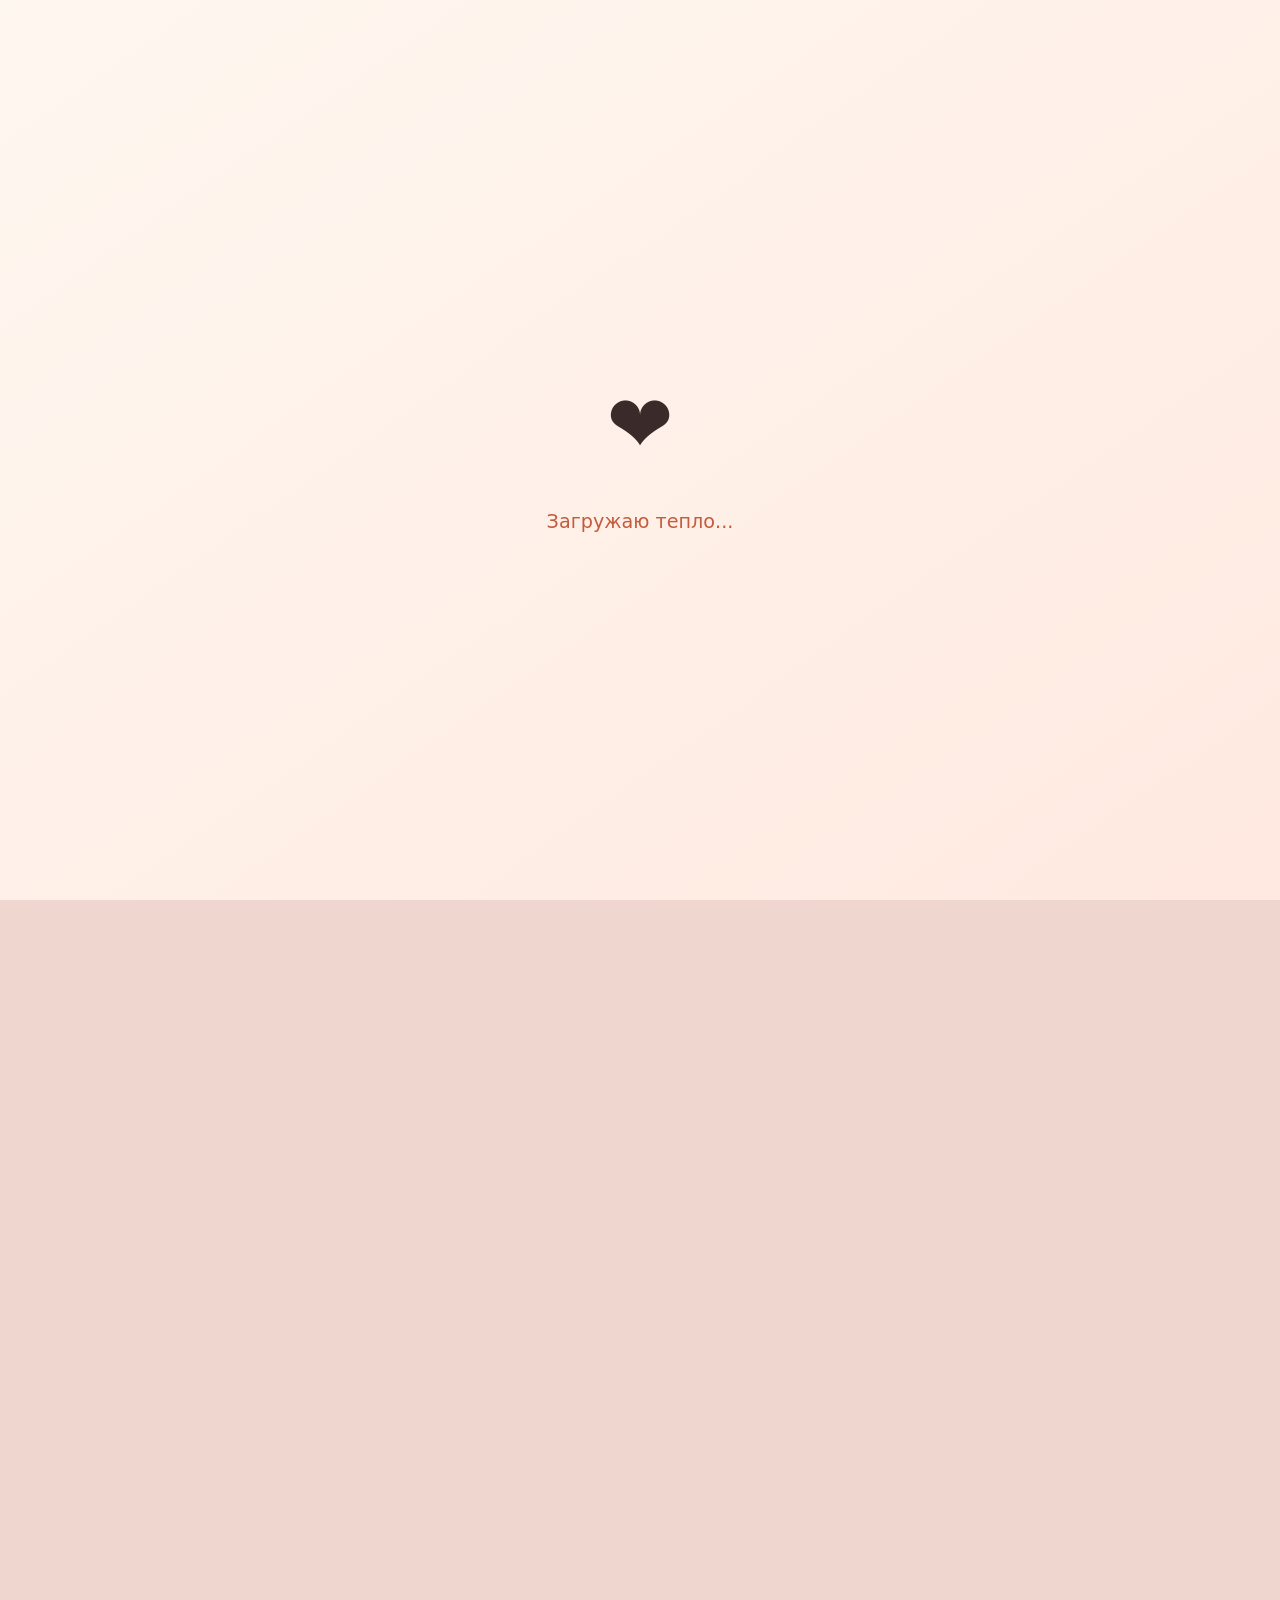
==== commit 9790eb17: "upd 1.1" ====
--- a/index.html
+++ b/index.html
@@ -7,8 +7,33 @@
     <link rel="stylesheet" href="style.css">
     <link rel="manifest" href="manifest.json">
     <meta name="theme-color" content="#f7c1b5">
+    <script>
+        /* Помечаем, что JS активен, и включаем кинематографическое открытие.
+           Если script.js по какой-то причине не загрузится — сработает
+           страховка и контент всё равно станет видимым. */
+        (function () {
+            var root = document.documentElement;
+            root.classList.add('js');
+            window.setTimeout(function () {
+                if (!root.classList.contains('booted')) root.classList.add('booted');
+                var splash = document.getElementById('splash');
+                if (splash) {
+                    splash.style.opacity = '0';
+                    window.setTimeout(function () { splash.remove(); }, 600);
+                }
+            }, 4000);
+        })();
+    </script>
 </head>
 <body>
+
+<!-- Живой фон -->
+<div class="bg-scene" aria-hidden="true">
+    <div class="bg-photo" id="bgPhoto"></div>
+    <div class="bg-warmth"></div>
+    <canvas id="ambientCanvas" class="bg-hearts"></canvas>
+</div>
+<div class="cursor-light" id="cursorLight" aria-hidden="true"></div>
 
 <!-- Splash screen -->
 <div id="splash" class="splash">
@@ -649,6 +674,9 @@
         </button>
     </div>
 </div>
+<!-- Тост нового рекорда -->
+<div id="recordToast" class="record-toast" role="status" aria-live="polite"></div>
+
 <!-- Lightbox галереи -->
 <div id="galleryLightbox" class="lightbox" aria-hidden="true">
     <button id="lightboxClose" class="lightbox-close" aria-label="Закрыть">×</button>
--- a/style.css
+++ b/style.css
@@ -3574,4 +3574,436 @@
     .game-legend {
         font-size: 0.72rem;
     }
+}
+
+/* =========================================================
+   ✨ WOW PASS — кинематографичное, живое, дорогое
+   ========================================================= */
+
+/* ---------- Живой фон ---------- */
+body {
+    background-image: none;
+    background-color: #efd6ce;
+}
+
+.bg-scene {
+    position: fixed;
+    inset: 0;
+    z-index: 0;
+    overflow: hidden;
+    pointer-events: none;
+}
+
+.bg-photo {
+    position: absolute;
+    inset: -5%;
+    background-image: url('image/background.jpg');
+    background-size: cover;
+    background-position: center center;
+    background-repeat: no-repeat;
+    transform: translate3d(0, 0, 0) scale(1.05);
+    will-change: transform;
+}
+
+.bg-warmth {
+    position: absolute;
+    inset: -22%;
+    opacity: 0.5;
+    mix-blend-mode: screen;
+    background:
+        radial-gradient(38% 42% at 22% 28%, rgba(255, 196, 150, 0.55), transparent 70%),
+        radial-gradient(34% 38% at 78% 24%, rgba(255, 150, 170, 0.42), transparent 70%),
+        radial-gradient(44% 46% at 62% 84%, rgba(255, 210, 170, 0.4), transparent 72%);
+    animation: warmthDrift 30s ease-in-out infinite alternate;
+    will-change: transform;
+}
+
+@keyframes warmthDrift {
+    from { transform: translate3d(-2%, -1.5%, 0) scale(1); }
+    to { transform: translate3d(2%, 2%, 0) scale(1.07); }
+}
+
+.bg-hearts {
+    position: absolute;
+    inset: 0;
+    width: 100%;
+    height: 100%;
+    opacity: 0.9;
+    will-change: transform;
+}
+
+/* Виньетка и глубина поверх фона */
+body::before {
+    background:
+        radial-gradient(ellipse at 50% 34%, rgba(0, 0, 0, 0) 42%, rgba(42, 12, 22, 0.3) 100%),
+        rgba(0, 0, 0, 0.16);
+    z-index: 1;
+}
+
+/* Интерактивный тёплый свет за курсором */
+.cursor-light {
+    position: fixed;
+    top: 0;
+    left: 0;
+    width: 460px;
+    height: 460px;
+    margin: -230px 0 0 -230px;
+    border-radius: 50%;
+    pointer-events: none;
+    z-index: 1;
+    opacity: 0;
+    background: radial-gradient(
+        circle,
+        rgba(255, 214, 170, 0.5),
+        rgba(255, 170, 190, 0.16) 46%,
+        transparent 70%
+    );
+    mix-blend-mode: screen;
+    transition: opacity 0.5s ease;
+    will-change: transform;
+}
+
+.cursor-light.on {
+    opacity: 1;
+}
+
+/* ---------- Кинематографическое открытие ---------- */
+.js .container {
+    opacity: 0;
+    transform: translateY(26px) scale(0.975);
+}
+
+.js.booted .container {
+    opacity: 1;
+    transform: translateY(0) scale(1);
+    transition:
+        opacity 1s var(--ease),
+        transform 1.15s var(--ease);
+}
+
+@keyframes bootUp {
+    from { opacity: 0; transform: translateY(16px); }
+    to { opacity: 1; transform: translateY(0); }
+}
+
+.js.boot-anim.booted header {
+    animation: bootUp 0.85s 0.1s var(--ease) backwards;
+}
+
+.js.boot-anim.booted .tabs .tab-btn {
+    animation: bootUp 0.6s var(--ease) backwards;
+}
+
+.js.boot-anim.booted .tabs .tab-btn:nth-child(1) { animation-delay: 0.26s; }
+.js.boot-anim.booted .tabs .tab-btn:nth-child(2) { animation-delay: 0.30s; }
+.js.boot-anim.booted .tabs .tab-btn:nth-child(3) { animation-delay: 0.34s; }
+.js.boot-anim.booted .tabs .tab-btn:nth-child(4) { animation-delay: 0.38s; }
+.js.boot-anim.booted .tabs .tab-btn:nth-child(5) { animation-delay: 0.42s; }
+.js.boot-anim.booted .tabs .tab-btn:nth-child(6) { animation-delay: 0.46s; }
+.js.boot-anim.booted .tabs .tab-btn:nth-child(7) { animation-delay: 0.50s; }
+.js.boot-anim.booted .tabs .tab-btn:nth-child(8) { animation-delay: 0.54s; }
+.js.boot-anim.booted .tabs .tab-btn:nth-child(9) { animation-delay: 0.58s; }
+.js.boot-anim.booted .tabs .tab-btn:nth-child(10) { animation-delay: 0.62s; }
+
+.js.boot-anim.booted .tab-content.active > * {
+    animation: bootUp 0.7s var(--ease) backwards;
+}
+
+.js.boot-anim.booted .tab-content.active > *:nth-child(1) { animation-delay: 0.5s; }
+.js.boot-anim.booted .tab-content.active > *:nth-child(2) { animation-delay: 0.58s; }
+.js.boot-anim.booted .tab-content.active > *:nth-child(3) { animation-delay: 0.66s; }
+.js.boot-anim.booted .tab-content.active > *:nth-child(4) { animation-delay: 0.74s; }
+.js.boot-anim.booted .tab-content.active > *:nth-child(5) { animation-delay: 0.82s; }
+.js.boot-anim.booted .tab-content.active > *:nth-child(6) { animation-delay: 0.90s; }
+
+/* ---------- Glass-контейнер ---------- */
+.container {
+    z-index: 2;
+    background:
+        linear-gradient(160deg, rgba(255, 255, 255, 0.84), rgba(255, 246, 241, 0.76));
+    backdrop-filter: blur(22px) saturate(1.25);
+    -webkit-backdrop-filter: blur(22px) saturate(1.25);
+    border: 1px solid rgba(255, 255, 255, 0.65);
+    box-shadow:
+        0 30px 70px rgba(80, 30, 20, 0.22),
+        inset 0 1px 0 rgba(255, 255, 255, 0.65),
+        0 0 0 1px rgba(255, 255, 255, 0.22);
+    overflow: hidden;
+}
+
+/* Тонкий светящийся кант по краю */
+.container::after {
+    content: '';
+    position: absolute;
+    inset: 0;
+    border-radius: inherit;
+    padding: 1px;
+    background: linear-gradient(
+        130deg,
+        rgba(255, 255, 255, 0.9),
+        rgba(255, 255, 255, 0) 32%,
+        rgba(255, 255, 255, 0) 68%,
+        rgba(255, 220, 200, 0.7)
+    );
+    -webkit-mask:
+        linear-gradient(#000 0 0) content-box,
+        linear-gradient(#000 0 0);
+    -webkit-mask-composite: xor;
+    mask:
+        linear-gradient(#000 0 0) content-box,
+        linear-gradient(#000 0 0);
+    mask-composite: exclude;
+    pointer-events: none;
+    opacity: 0.7;
+    z-index: 1;
+}
+
+/* Медленный световой блик по стеклу */
+.container::before {
+    content: '';
+    position: absolute;
+    top: 0;
+    left: 0;
+    width: 38%;
+    height: 100%;
+    background: linear-gradient(
+        105deg,
+        transparent,
+        rgba(255, 255, 255, 0.45),
+        transparent
+    );
+    transform: translateX(-160%) skewX(-12deg);
+    animation: glassSheen 11s ease-in-out 4s infinite;
+    pointer-events: none;
+    z-index: 0;
+}
+
+@keyframes glassSheen {
+    0%, 74% { transform: translateX(-160%) skewX(-12deg); opacity: 0; }
+    80% { opacity: 0.75; }
+    92%, 100% { transform: translateX(330%) skewX(-12deg); opacity: 0; }
+}
+
+/* Контент поверх бликов */
+.container > * {
+    position: relative;
+    z-index: 2;
+}
+
+/* ---------- HERO ---------- */
+.home-hero {
+    transform:
+        perspective(1000px)
+        rotateX(calc(var(--tilt-y, 0) * 1deg))
+        rotateY(calc(var(--tilt-x, 0) * 1deg))
+        translateY(var(--lift, 0));
+    transform-style: preserve-3d;
+    will-change: transform;
+    transition:
+        transform 0.55s cubic-bezier(0.2, 0.8, 0.2, 1),
+        box-shadow 0.5s ease;
+}
+
+.home-hero:hover {
+    --lift: -3px;
+    transform:
+        perspective(1000px)
+        rotateX(calc(var(--tilt-y, 0) * 1deg))
+        rotateY(calc(var(--tilt-x, 0) * 1deg))
+        translateY(var(--lift, 0));
+    box-shadow:
+        0 30px 60px rgba(120, 60, 40, 0.17),
+        inset 0 1px 0 rgba(255, 255, 255, 0.75),
+        0 0 0 1px rgba(255, 255, 255, 0.55);
+}
+
+.home-hero::before {
+    content: '';
+    position: absolute;
+    inset: 0;
+    border-radius: inherit;
+    background: linear-gradient(160deg, rgba(255, 255, 255, 0.5), transparent 46%);
+    opacity: 0.6;
+    pointer-events: none;
+}
+
+.home-heart {
+    animation: heartBreathe 5.5s ease-in-out infinite;
+    will-change: transform;
+}
+
+@keyframes heartBreathe {
+    0%, 100% { transform: scale(1) translateY(0); }
+    50% { transform: scale(1.045) translateY(-3px); }
+}
+
+/* ---------- Навигация ---------- */
+.tab-btn {
+    transition:
+        transform 0.25s var(--ease),
+        box-shadow 0.3s var(--ease),
+        background 0.3s var(--ease),
+        color 0.3s var(--ease);
+}
+
+.tab-btn:hover {
+    transform: translateY(-2px) scale(1.02);
+    box-shadow:
+        0 8px 18px rgba(196, 91, 60, 0.18),
+        inset 0 1px 0 rgba(255, 255, 255, 0.5);
+}
+
+.tab-btn:active {
+    transform: translateY(0) scale(0.97);
+}
+
+.tab-btn.active {
+    box-shadow:
+        0 10px 24px rgba(196, 91, 60, 0.34),
+        0 0 20px rgba(255, 150, 120, 0.35);
+}
+
+/* ---------- Карточки: глубина и жизнь ---------- */
+.home-menu-icon {
+    transition: transform 0.35s var(--ease);
+}
+
+.home-menu-card:hover .home-menu-icon {
+    transform: translateY(-3px) scale(1.06);
+}
+
+.home-quick-icon {
+    transition: transform 0.35s var(--ease);
+}
+
+.home-quick-card:hover .home-quick-icon {
+    transform: scale(1.06) rotate(-3deg);
+}
+
+.home-menu-card:nth-child(even) {
+    box-shadow:
+        0 14px 30px rgba(0, 0, 0, 0.075),
+        inset 0 1px 0 rgba(255, 255, 255, 0.85),
+        0 0 0 1px rgba(255, 255, 255, 0.45);
+}
+
+.home-original-message .card:hover {
+    transform: translateY(-3px) scale(1.004);
+}
+
+/* ---------- Микровзаимодействия ---------- */
+.phrase-pop {
+    animation: phrasePop 0.5s var(--ease);
+}
+
+.record-toast {
+    position: fixed;
+    left: 50%;
+    top: 13%;
+    z-index: 34000;
+    padding: 12px 24px;
+    border-radius: var(--r-pill);
+    background: linear-gradient(135deg, #ffd76f, #f0a35a);
+    color: #5a3410;
+    font-weight: 900;
+    font-size: 0.95rem;
+    white-space: nowrap;
+    box-shadow: 0 16px 38px rgba(200, 140, 40, 0.42);
+    opacity: 0;
+    pointer-events: none;
+    transform: translate(-50%, -12px) scale(0.9);
+    transition:
+        opacity 0.35s ease,
+        transform 0.5s cubic-bezier(0.2, 0.8, 0.2, 1);
+}
+
+.record-toast.show {
+    opacity: 1;
+    transform: translate(-50%, 0) scale(1);
+}
+
+/* Достижение: лёгкий отклик на карточке */
+.achievement-card:not(.locked) {
+    animation: achievementIn 0.45s var(--ease) backwards;
+}
+
+@keyframes achievementIn {
+    from { opacity: 0; transform: translateY(8px) scale(0.985); }
+    to { opacity: 1; transform: translateY(0) scale(1); }
+}
+
+/* ---------- Сцена на больших экранах ---------- */
+@media (min-width: 1100px) {
+    .bg-scene::after {
+        content: '';
+        position: absolute;
+        inset: 0;
+        background:
+            radial-gradient(55% 50% at 14% 22%, rgba(255, 190, 150, 0.3), transparent 62%),
+            radial-gradient(50% 45% at 86% 76%, rgba(255, 150, 180, 0.24), transparent 62%);
+        mix-blend-mode: screen;
+        pointer-events: none;
+    }
+}
+
+/* ---------- Мобильные: облегчаем эффекты ---------- */
+@media (max-width: 700px) {
+    .cursor-light {
+        display: none;
+    }
+
+    .bg-warmth {
+        opacity: 0.38;
+        animation-duration: 40s;
+    }
+
+    .bg-photo {
+        transform: translate3d(0, 0, 0) scale(1.03);
+    }
+
+    .container {
+        backdrop-filter: blur(14px) saturate(1.15);
+        -webkit-backdrop-filter: blur(14px) saturate(1.15);
+    }
+}
+
+@media (hover: none) {
+    .home-hero:hover {
+        --lift: 0px;
+    }
+
+    .home-menu-card:hover .home-menu-icon,
+    .home-quick-card:hover .home-quick-icon {
+        transform: none;
+    }
+}
+
+/* ---------- prefers-reduced-motion ---------- */
+@media (prefers-reduced-motion: reduce) {
+    .bg-warmth {
+        animation: none;
+    }
+
+    .container::before {
+        display: none;
+    }
+
+    .home-heart {
+        animation: none;
+    }
+
+    .js .container {
+        opacity: 1;
+        transform: none;
+    }
+
+    .js.boot-anim.booted header,
+    .js.boot-anim.booted .tabs .tab-btn,
+    .js.boot-anim.booted .tab-content.active > * {
+        animation: none;
+    }
+
+    .record-toast {
+        transition: opacity 0.01ms;
+    }
 }
